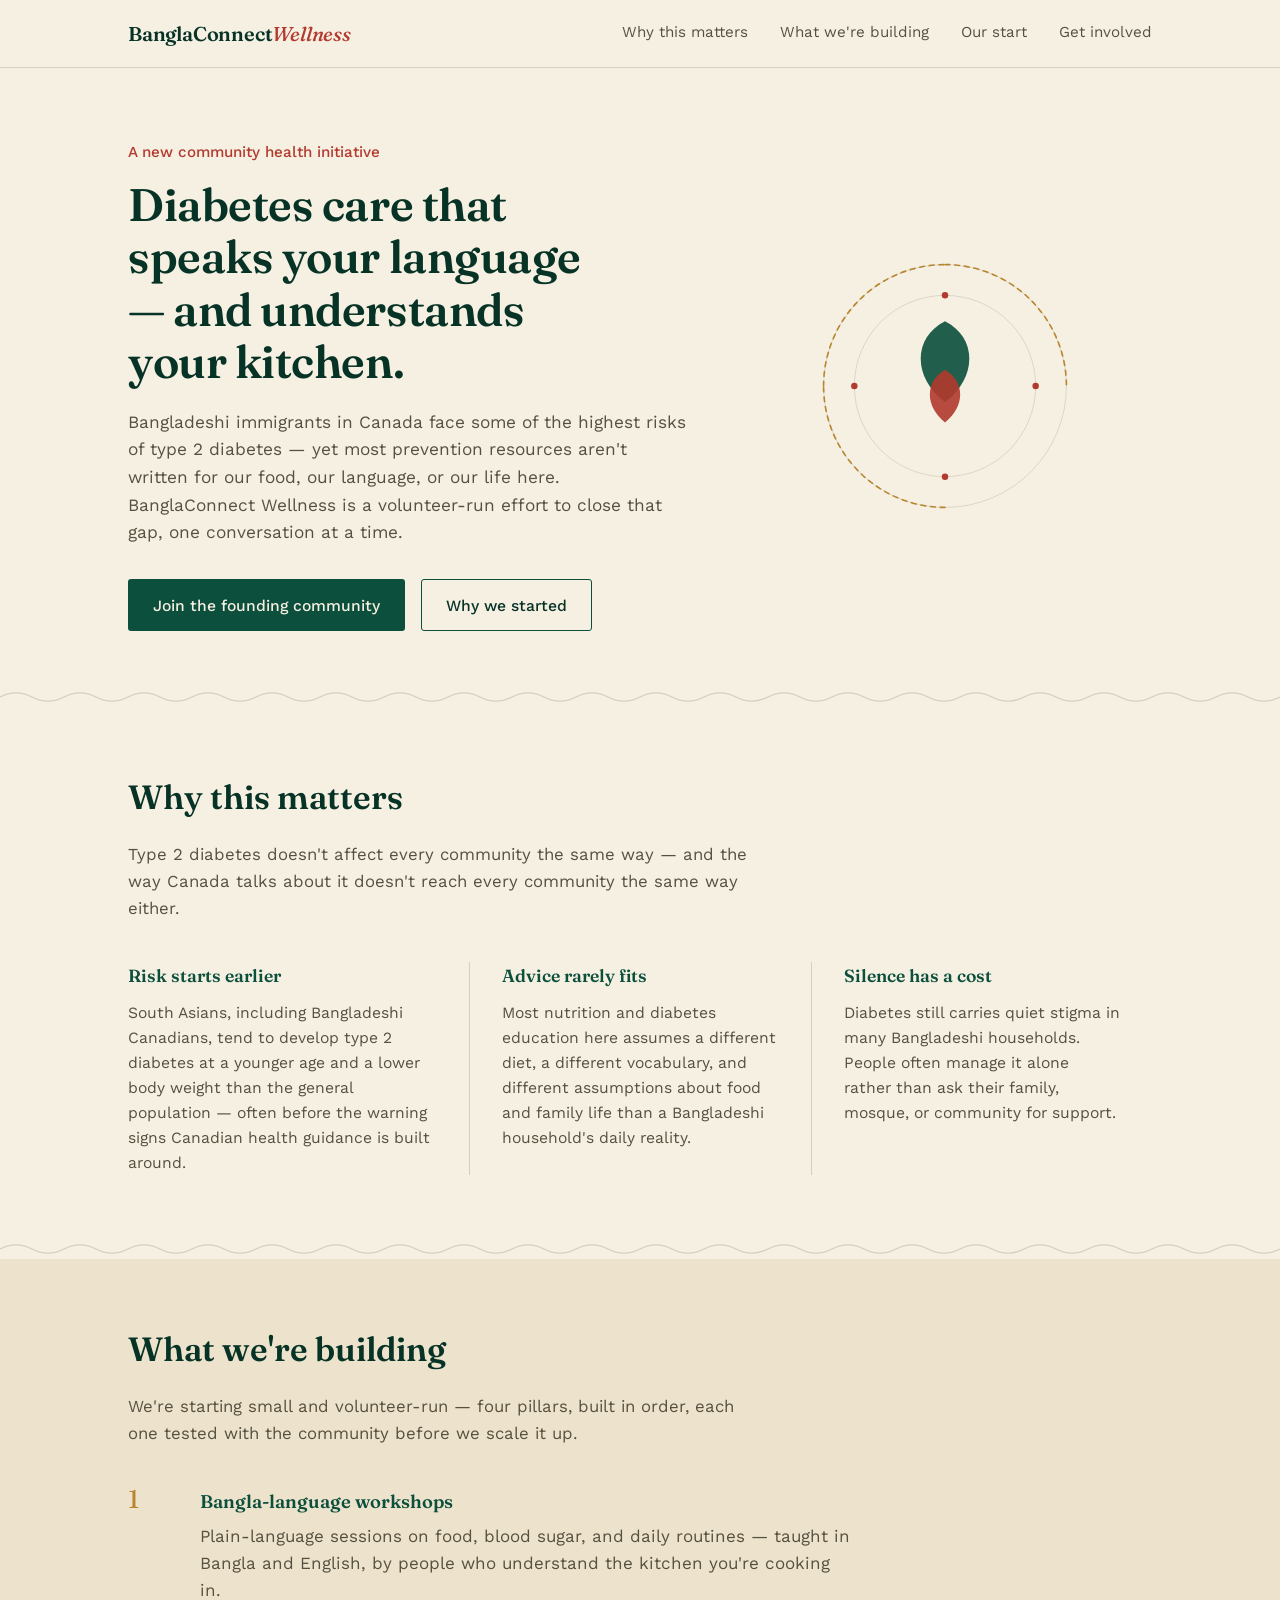
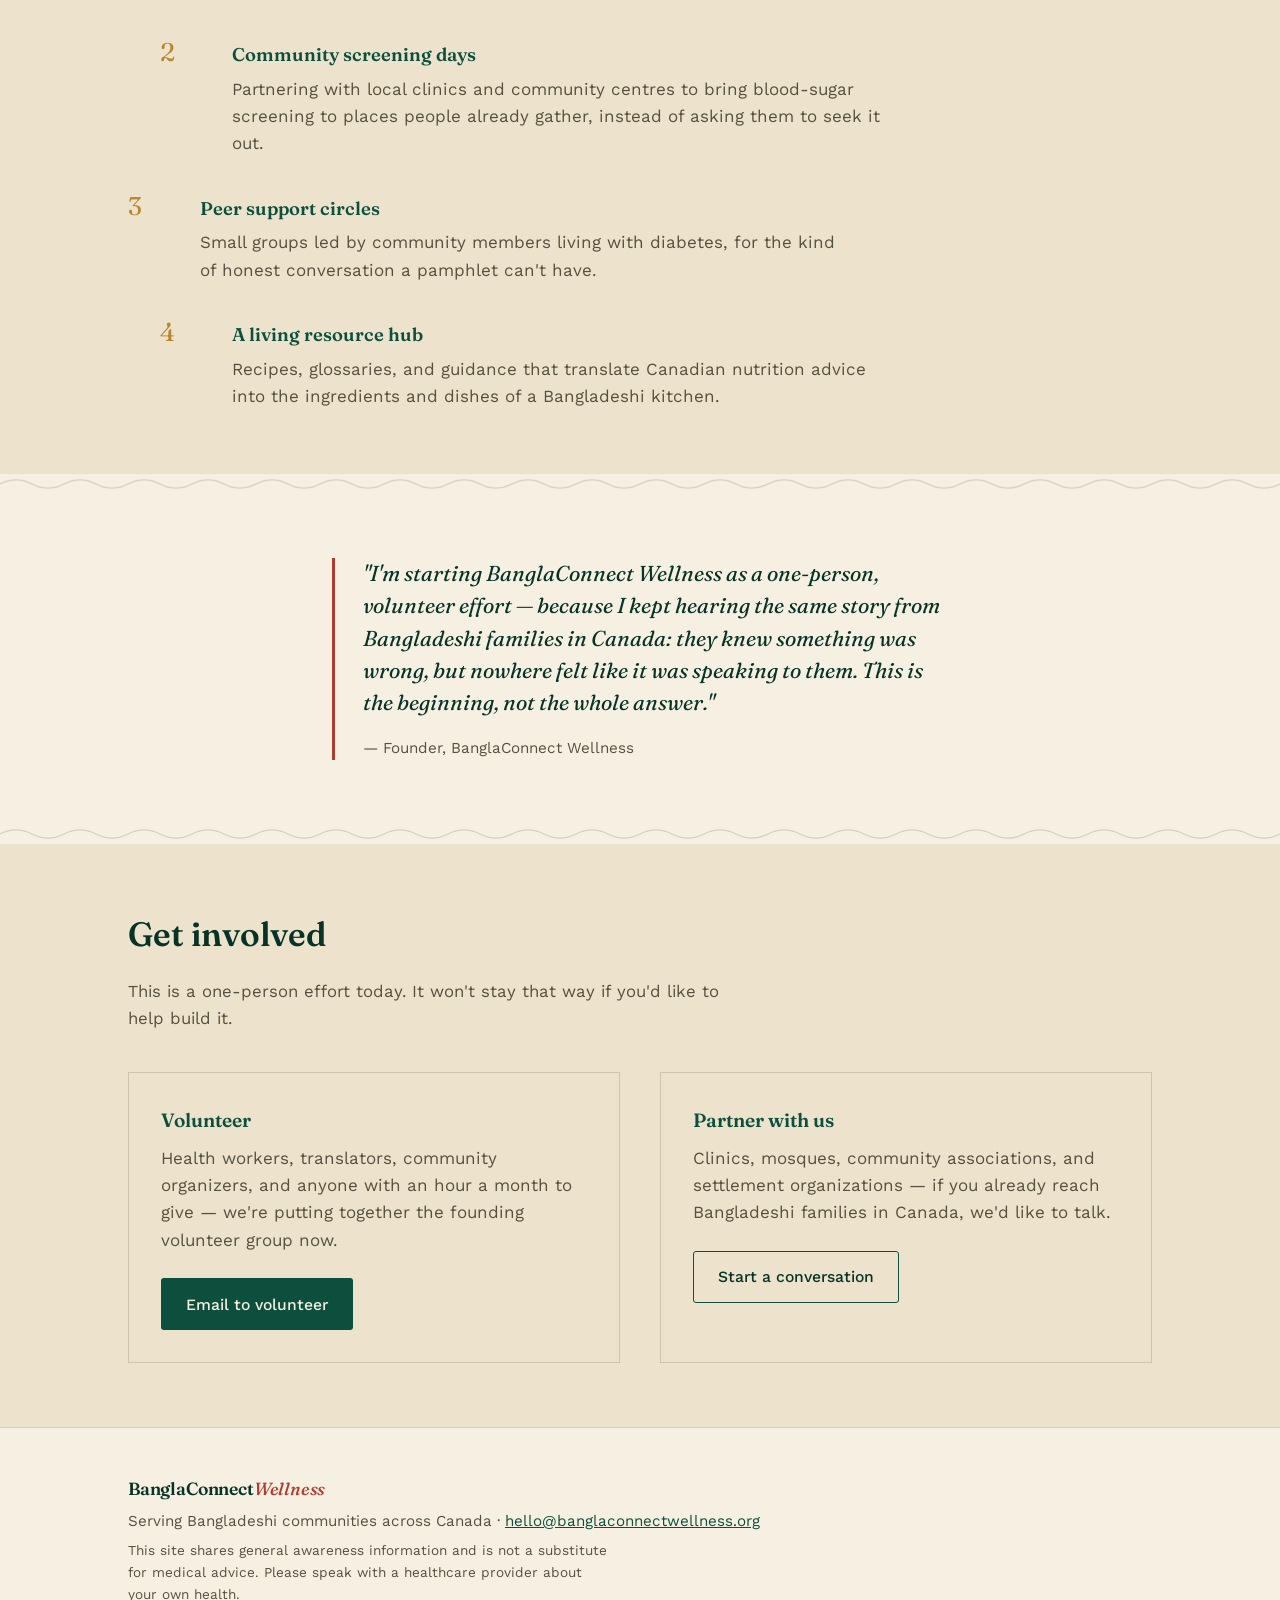
==== index.html @ e9e576df "Add files via upload" ====
<!doctype html>
<html lang="en">
<head>
<meta charset="UTF-8">
<meta name="viewport" content="width=device-width, initial-scale=1.0">
<title>BanglaConnect Wellness — Diabetes awareness for Bangladeshi families in Canada</title>
<meta name="description" content="BanglaConnect Wellness brings diabetes education, screening, and peer support to Bangladeshi immigrant communities in Canada — in Bangla and English.">
<link rel="preconnect" href="https://fonts.googleapis.com">
<link rel="preconnect" href="https://fonts.gstatic.com" crossorigin>
<link href="https://fonts.googleapis.com/css2?family=Fraunces:opsz,wght@9..144,400;9..144,500;9..144,600;9..144,700&family=Work+Sans:wght@400;500;600&display=swap" rel="stylesheet">
<link rel="stylesheet" href="styles.css">
</head>
<body>

<a class="skip-link" href="#main">Skip to content</a>

<header class="site-header">
  <div class="wrap header-inner">
    <a href="#" class="wordmark">BanglaConnect<span>Wellness</span></a>
    <button class="nav-toggle" id="navToggle" aria-expanded="false" aria-controls="siteNav">
      <span></span><span></span><span></span>
      <span class="sr-only">Menu</span>
    </button>
    <nav class="site-nav" id="siteNav">
      <a href="#why">Why this matters</a>
      <a href="#programs">What we're building</a>
      <a href="#founder">Our start</a>
      <a href="#involved">Get involved</a>
    </nav>
  </div>
</header>

<main id="main">

  <section class="hero">
    <div class="wrap hero-inner">
      <div class="hero-copy">
        <p class="kicker">A new community health initiative</p>
        <h1>Diabetes care that speaks your language — and understands your kitchen.</h1>
        <p class="hero-lede">
          Bangladeshi immigrants in Canada face some of the highest risks of type 2 diabetes —
          yet most prevention resources aren't written for our food, our language, or our life
          here. BanglaConnect Wellness is a volunteer-run effort to close that gap, one
          conversation at a time.
        </p>
        <div class="hero-actions">
          <a href="#involved" class="btn btn-primary">Join the founding community</a>
          <a href="#why" class="btn btn-ghost">Why we started</a>
        </div>
      </div>
      <div class="hero-art" aria-hidden="true">
        <svg viewBox="0 0 420 420" xmlns="http://www.w3.org/2000/svg" class="stitch-art">
          <circle cx="210" cy="210" r="150" class="ring ring-1"/>
          <circle cx="210" cy="210" r="112" class="ring ring-2"/>
          <path class="stitch-path" d="M 210 60 A 150 150 0 0 1 360 210" />
          <path class="stitch-path stitch-2" d="M 60 210 A 150 150 0 0 1 210 60" />
          <path class="stitch-path stitch-3" d="M 210 360 A 150 150 0 0 1 60 210" />
          <g class="motif">
            <path d="M210 130 C 250 150, 250 200, 210 230 C 170 200, 170 150, 210 130 Z"/>
            <path d="M210 190 C 235 205, 235 235, 210 255 C 185 235, 185 205, 210 190 Z"/>
          </g>
          <g class="seed-dots">
            <circle cx="210" cy="98" r="4"/>
            <circle cx="322" cy="210" r="4"/>
            <circle cx="210" cy="322" r="4"/>
            <circle cx="98" cy="210" r="4"/>
          </g>
        </svg>
      </div>
    </div>
  </section>

  <div class="divider" aria-hidden="true">
    <svg viewBox="0 0 1200 24" preserveAspectRatio="none"><path d="M0 12 Q 15 2 30 12 T 60 12 T 90 12 T 120 12 T 150 12 T 180 12 T 210 12 T 240 12 T 270 12 T 300 12 T 330 12 T 360 12 T 390 12 T 420 12 T 450 12 T 480 12 T 510 12 T 540 12 T 570 12 T 600 12 T 630 12 T 660 12 T 690 12 T 720 12 T 750 12 T 780 12 T 810 12 T 840 12 T 870 12 T 900 12 T 930 12 T 960 12 T 990 12 T 1020 12 T 1050 12 T 1080 12 T 1110 12 T 1140 12 T 1170 12 T 1200 12" /></svg>
  </div>

  <section class="section" id="why">
    <div class="wrap">
      <h2>Why this matters</h2>
      <p class="section-intro">
        Type 2 diabetes doesn't affect every community the same way — and the way Canada talks
        about it doesn't reach every community the same way either.
      </p>
      <div class="fact-row">
        <div class="fact">
          <h3>Risk starts earlier</h3>
          <p>South Asians, including Bangladeshi Canadians, tend to develop type 2 diabetes at a
          younger age and a lower body weight than the general population — often before the
          warning signs Canadian health guidance is built around.</p>
        </div>
        <div class="fact">
          <h3>Advice rarely fits</h3>
          <p>Most nutrition and diabetes education here assumes a different diet, a different
          vocabulary, and different assumptions about food and family life than a Bangladeshi
          household's daily reality.</p>
        </div>
        <div class="fact">
          <h3>Silence has a cost</h3>
          <p>Diabetes still carries quiet stigma in many Bangladeshi households. People often
          manage it alone rather than ask their family, mosque, or community for support.</p>
        </div>
      </div>
    </div>
  </section>

  <div class="divider" aria-hidden="true">
    <svg viewBox="0 0 1200 24" preserveAspectRatio="none"><path d="M0 12 Q 15 2 30 12 T 60 12 T 90 12 T 120 12 T 150 12 T 180 12 T 210 12 T 240 12 T 270 12 T 300 12 T 330 12 T 360 12 T 390 12 T 420 12 T 450 12 T 480 12 T 510 12 T 540 12 T 570 12 T 600 12 T 630 12 T 660 12 T 690 12 T 720 12 T 750 12 T 780 12 T 810 12 T 840 12 T 870 12 T 900 12 T 930 12 T 960 12 T 990 12 T 1020 12 T 1050 12 T 1080 12 T 1110 12 T 1140 12 T 1170 12 T 1200 12" /></svg>
  </div>

  <section class="section section-alt" id="programs">
    <div class="wrap">
      <h2>What we're building</h2>
      <p class="section-intro">
        We're starting small and volunteer-run — four pillars, built in order, each one tested
        with the community before we scale it up.
      </p>
      <ol class="program-list">
        <li>
          <span class="program-num">1</span>
          <div>
            <h3>Bangla-language workshops</h3>
            <p>Plain-language sessions on food, blood sugar, and daily routines — taught in
            Bangla and English, by people who understand the kitchen you're cooking in.</p>
          </div>
        </li>
        <li>
          <span class="program-num">2</span>
          <div>
            <h3>Community screening days</h3>
            <p>Partnering with local clinics and community centres to bring blood-sugar
            screening to places people already gather, instead of asking them to seek it out.</p>
          </div>
        </li>
        <li>
          <span class="program-num">3</span>
          <div>
            <h3>Peer support circles</h3>
            <p>Small groups led by community members living with diabetes, for the kind of
            honest conversation a pamphlet can't have.</p>
          </div>
        </li>
        <li>
          <span class="program-num">4</span>
          <div>
            <h3>A living resource hub</h3>
            <p>Recipes, glossaries, and guidance that translate Canadian nutrition advice into
            the ingredients and dishes of a Bangladeshi kitchen.</p>
          </div>
        </li>
      </ol>
    </div>
  </section>

  <div class="divider" aria-hidden="true">
    <svg viewBox="0 0 1200 24" preserveAspectRatio="none"><path d="M0 12 Q 15 2 30 12 T 60 12 T 90 12 T 120 12 T 150 12 T 180 12 T 210 12 T 240 12 T 270 12 T 300 12 T 330 12 T 360 12 T 390 12 T 420 12 T 450 12 T 480 12 T 510 12 T 540 12 T 570 12 T 600 12 T 630 12 T 660 12 T 690 12 T 720 12 T 750 12 T 780 12 T 810 12 T 840 12 T 870 12 T 900 12 T 930 12 T 960 12 T 990 12 T 1020 12 T 1050 12 T 1080 12 T 1110 12 T 1140 12 T 1170 12 T 1200 12" /></svg>
  </div>

  <section class="section" id="founder">
    <div class="wrap founder-wrap">
      <blockquote class="founder-quote">
        <p>"I'm starting BanglaConnect Wellness as a one-person, volunteer effort — because I
        kept hearing the same story from Bangladeshi families in Canada: they knew something was
        wrong, but nowhere felt like it was speaking to them. This is the beginning, not the
        whole answer."</p>
        <footer>— Founder, BanglaConnect Wellness</footer>
      </blockquote>
    </div>
  </section>

  <div class="divider" aria-hidden="true">
    <svg viewBox="0 0 1200 24" preserveAspectRatio="none"><path d="M0 12 Q 15 2 30 12 T 60 12 T 90 12 T 120 12 T 150 12 T 180 12 T 210 12 T 240 12 T 270 12 T 300 12 T 330 12 T 360 12 T 390 12 T 420 12 T 450 12 T 480 12 T 510 12 T 540 12 T 570 12 T 600 12 T 630 12 T 660 12 T 690 12 T 720 12 T 750 12 T 780 12 T 810 12 T 840 12 T 870 12 T 900 12 T 930 12 T 960 12 T 990 12 T 1020 12 T 1050 12 T 1080 12 T 1110 12 T 1140 12 T 1170 12 T 1200 12" /></svg>
  </div>

  <section class="section section-alt" id="involved">
    <div class="wrap">
      <h2>Get involved</h2>
      <p class="section-intro">
        This is a one-person effort today. It won't stay that way if you'd like to help build it.
      </p>
      <div class="involve-row">
        <div class="involve-block">
          <h3>Volunteer</h3>
          <p>Health workers, translators, community organizers, and anyone with an hour a month
          to give — we're putting together the founding volunteer group now.</p>
          <a href="mailto:hello@banglaconnectwellness.org" class="btn btn-primary">Email to volunteer</a>
        </div>
        <div class="involve-block">
          <h3>Partner with us</h3>
          <p>Clinics, mosques, community associations, and settlement organizations — if you
          already reach Bangladeshi families in Canada, we'd like to talk.</p>
          <a href="mailto:hello@banglaconnectwellness.org" class="btn btn-ghost">Start a conversation</a>
        </div>
      </div>
    </div>
  </section>

</main>

<footer class="site-footer">
  <div class="wrap footer-inner">
    <p class="wordmark small">BanglaConnect<span>Wellness</span></p>
    <p class="footer-meta">Serving Bangladeshi communities across Canada · <a href="mailto:hello@banglaconnectwellness.org">hello@banglaconnectwellness.org</a></p>
    <p class="footer-note">This site shares general awareness information and is not a substitute for medical advice. Please speak with a healthcare provider about your own health.</p>
  </div>
</footer>

<script src="script.js"></script>
</body>
</html>
---- styles.css ----
/* ===========================================================
   BanglaConnect Wellness — design tokens
   =========================================================== */
:root {
  --paper: #F6F0E2;
  --paper-alt: #EDE3CC;
  --forest: #0B4F3C;
  --forest-deep: #073327;
  --terracotta: #B23A2E;
  --gold: #B8862E;
  --ink: #2B2620;
  --ink-soft: #55503F;
  --line: rgba(43, 38, 32, 0.16);

  --font-display: "Fraunces", Georgia, serif;
  --font-body: "Work Sans", -apple-system, BlinkMacSystemFont, sans-serif;

  --max-width: 1080px;
}

* { box-sizing: border-box; }
html { scroll-behavior: smooth; }

@media (prefers-reduced-motion: reduce) {
  html { scroll-behavior: auto; }
  * { animation-duration: 0.001ms !important; animation-iteration-count: 1 !important; transition-duration: 0.001ms !important; }
}

body {
  margin: 0;
  background: var(--paper);
  color: var(--ink);
  font-family: var(--font-body);
  font-size: 17px;
  line-height: 1.6;
  -webkit-font-smoothing: antialiased;
}

.sr-only {
  position: absolute; width: 1px; height: 1px;
  padding: 0; margin: -1px; overflow: hidden;
  clip: rect(0,0,0,0); white-space: nowrap; border: 0;
}

.skip-link {
  position: absolute; left: -999px; top: 0;
  background: var(--forest); color: var(--paper);
  padding: 0.75rem 1.25rem; z-index: 100;
}
.skip-link:focus { left: 1rem; top: 1rem; }

a { color: inherit; }
:focus-visible { outline: 2px solid var(--gold); outline-offset: 3px; }

.wrap {
  max-width: var(--max-width);
  margin: 0 auto;
  padding: 0 1.75rem;
}

h1, h2, h3 { font-family: var(--font-display); font-weight: 600; margin: 0; color: var(--forest-deep); }

/* ===========================================================
   Header
   =========================================================== */
.site-header {
  border-bottom: 1px solid var(--line);
  background: var(--paper);
  position: sticky; top: 0; z-index: 20;
}
.header-inner {
  display: flex; align-items: center; justify-content: space-between;
  padding-top: 1.1rem; padding-bottom: 1.1rem;
}
.wordmark {
  font-family: var(--font-display);
  font-weight: 600;
  font-size: 1.25rem;
  text-decoration: none;
  color: var(--forest-deep);
  letter-spacing: -0.01em;
}
.wordmark span { color: var(--terracotta); font-style: italic; font-weight: 500; }
.wordmark.small { font-size: 1.1rem; }

.site-nav { display: flex; gap: 2rem; }
.site-nav a {
  text-decoration: none;
  color: var(--ink-soft);
  font-size: 0.95rem;
  border-bottom: 1px solid transparent;
  padding-bottom: 2px;
  transition: border-color 0.15s ease, color 0.15s ease;
}
.site-nav a:hover { color: var(--forest); border-color: var(--gold); }

.nav-toggle {
  display: none;
  flex-direction: column;
  gap: 4px;
  background: none;
  border: none;
  cursor: pointer;
  padding: 0.5rem;
}
.nav-toggle span { width: 22px; height: 2px; background: var(--forest-deep); display: block; }

/* ===========================================================
   Hero
   =========================================================== */
.hero { padding: 4.5rem 0 3.5rem; }
.hero-inner {
  display: grid;
  grid-template-columns: 1.15fr 0.85fr;
  gap: 3rem;
  align-items: center;
}
.kicker {
  font-family: var(--font-body);
  font-size: 0.95rem;
  color: var(--terracotta);
  margin: 0 0 0.9rem;
  font-weight: 500;
}
.hero h1 {
  font-size: clamp(2rem, 4vw, 2.85rem);
  line-height: 1.15;
  letter-spacing: -0.01em;
  margin-bottom: 1.25rem;
  max-width: 16ch;
}
.hero-lede {
  font-size: 1.08rem;
  color: var(--ink-soft);
  max-width: 52ch;
  margin: 0 0 2rem;
}
.hero-actions { display: flex; gap: 1rem; flex-wrap: wrap; }

.btn {
  display: inline-block;
  padding: 0.8rem 1.5rem;
  border-radius: 3px;
  text-decoration: none;
  font-weight: 500;
  font-size: 0.98rem;
  border: 1.5px solid transparent;
  transition: transform 0.12s ease, background 0.15s ease, border-color 0.15s ease;
}
.btn-primary { background: var(--forest); color: var(--paper); }
.btn-primary:hover { background: var(--forest-deep); transform: translateY(-1px); }
.btn-ghost { border-color: var(--forest); color: var(--forest-deep); }
.btn-ghost:hover { border-color: var(--terracotta); color: var(--terracotta); }

.hero-art { display: flex; justify-content: center; }
.stitch-art { width: 100%; max-width: 340px; height: auto; }
.ring { fill: none; stroke: var(--line); stroke-width: 1; }
.stitch-path {
  fill: none;
  stroke: var(--gold);
  stroke-width: 2;
  stroke-dasharray: 6 6;
  stroke-linecap: round;
  stroke-dashoffset: 300;
  animation: draw-stitch 1.8s ease forwards;
}
.stitch-2 { animation-delay: 0.15s; }
.stitch-3 { animation-delay: 0.3s; }
@keyframes draw-stitch { to { stroke-dashoffset: 0; } }
.motif path { fill: var(--forest); opacity: 0.9; }
.motif path + path { fill: var(--terracotta); }
.seed-dots circle { fill: var(--terracotta); }

/* ===========================================================
   Dividers
   =========================================================== */
.divider { color: var(--line); }
.divider svg { display: block; width: 100%; height: 20px; }
.divider path { fill: none; stroke: currentColor; stroke-width: 1.5; }

/* ===========================================================
   Sections
   =========================================================== */
.section { padding: 4rem 0; }
.section-alt { background: var(--paper-alt); }
.section h2 { font-size: clamp(1.6rem, 3vw, 2.1rem); margin-bottom: 1rem; }
.section-intro {
  color: var(--ink-soft);
  max-width: 62ch;
  font-size: 1.05rem;
  margin: 0 0 2.5rem;
}

.fact-row {
  display: grid;
  grid-template-columns: repeat(3, 1fr);
  gap: 0;
}
.fact {
  padding: 0 2rem;
  border-left: 1px solid var(--line);
}
.fact:first-child { border-left: none; padding-left: 0; }
.fact h3 { font-size: 1.1rem; margin-bottom: 0.6rem; color: var(--forest); }
.fact p { color: var(--ink-soft); margin: 0; font-size: 0.98rem; }

.program-list {
  list-style: none;
  margin: 0; padding: 0;
  display: flex; flex-direction: column;
  gap: 2.25rem;
}
.program-list li {
  display: grid;
  grid-template-columns: 3rem 1fr;
  gap: 1.5rem;
  max-width: 66ch;
}
.program-list:nth-child(odd) { margin-left: 0; }
.program-list li:nth-child(2) { margin-left: 2rem; }
.program-list li:nth-child(4) { margin-left: 2rem; }
.program-num {
  font-family: var(--font-display);
  font-size: 1.6rem;
  color: var(--gold);
  line-height: 1;
}
.program-list h3 { font-size: 1.15rem; margin-bottom: 0.4rem; color: var(--forest); }
.program-list p { margin: 0; color: var(--ink-soft); }

.founder-wrap { display: flex; justify-content: center; }
.founder-quote {
  margin: 0;
  max-width: 56ch;
  border-left: 3px solid var(--terracotta);
  padding-left: 1.75rem;
}
.founder-quote p {
  font-family: var(--font-display);
  font-style: italic;
  font-size: 1.35rem;
  line-height: 1.5;
  color: var(--forest-deep);
  margin: 0 0 1rem;
}
.founder-quote footer {
  font-family: var(--font-body);
  font-style: normal;
  font-size: 0.95rem;
  color: var(--ink-soft);
}

.involve-row {
  display: grid;
  grid-template-columns: 1fr 1fr;
  gap: 2.5rem;
}
.involve-block {
  border: 1px solid var(--line);
  padding: 2rem;
}
.involve-block h3 { font-size: 1.2rem; margin-bottom: 0.6rem; color: var(--forest); }
.involve-block p { color: var(--ink-soft); margin: 0 0 1.5rem; }

/* ===========================================================
   Footer
   =========================================================== */
.site-footer {
  border-top: 1px solid var(--line);
  padding: 2.5rem 0 3rem;
}
.footer-inner p { margin: 0.4rem 0; }
.footer-meta { color: var(--ink-soft); font-size: 0.95rem; }
.footer-meta a { color: var(--forest); text-decoration: underline; }
.footer-note { color: var(--ink-soft); font-size: 0.85rem; max-width: 60ch; }

/* ===========================================================
   Responsive
   =========================================================== */
@media (max-width: 860px) {
  .hero-inner { grid-template-columns: 1fr; }
  .hero-art { order: -1; max-width: 220px; margin: 0 auto; }
  .fact-row { grid-template-columns: 1fr; gap: 2rem; }
  .fact { border-left: none; padding-left: 0; border-top: 1px solid var(--line); padding-top: 1.5rem; }
  .fact:first-child { border-top: none; padding-top: 0; }
  .program-list li { grid-template-columns: 2.25rem 1fr; }
  .program-list li:nth-child(2), .program-list li:nth-child(4) { margin-left: 0; }
  .involve-row { grid-template-columns: 1fr; gap: 1.5rem; }
}

@media (max-width: 700px) {
  .nav-toggle { display: flex; }
  .site-nav {
    display: none;
    position: absolute;
    top: 100%; left: 0; right: 0;
    background: var(--paper);
    border-bottom: 1px solid var(--line);
    flex-direction: column;
    gap: 0;
    padding: 0.5rem 1.75rem 1.25rem;
  }
  .site-nav.open { display: flex; }
  .site-nav a { padding: 0.6rem 0; border-bottom: 1px solid var(--line); }
}
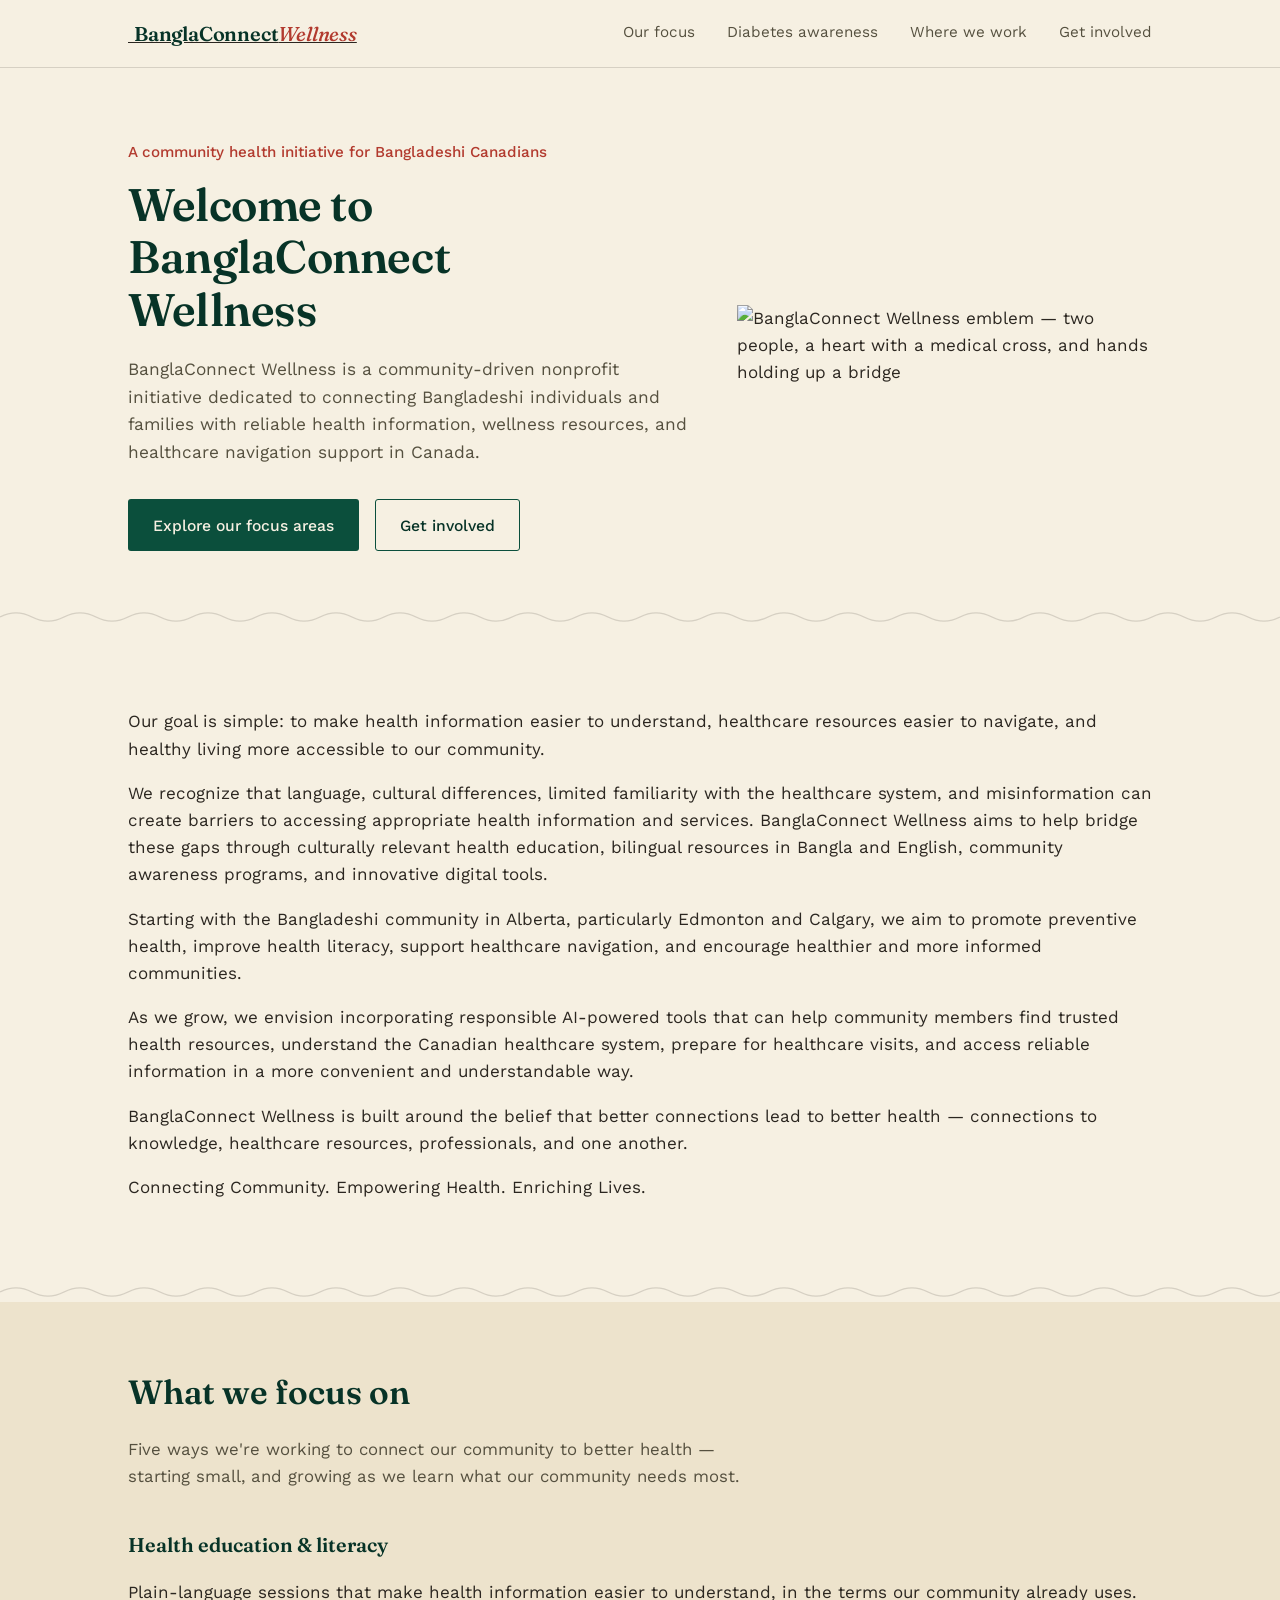
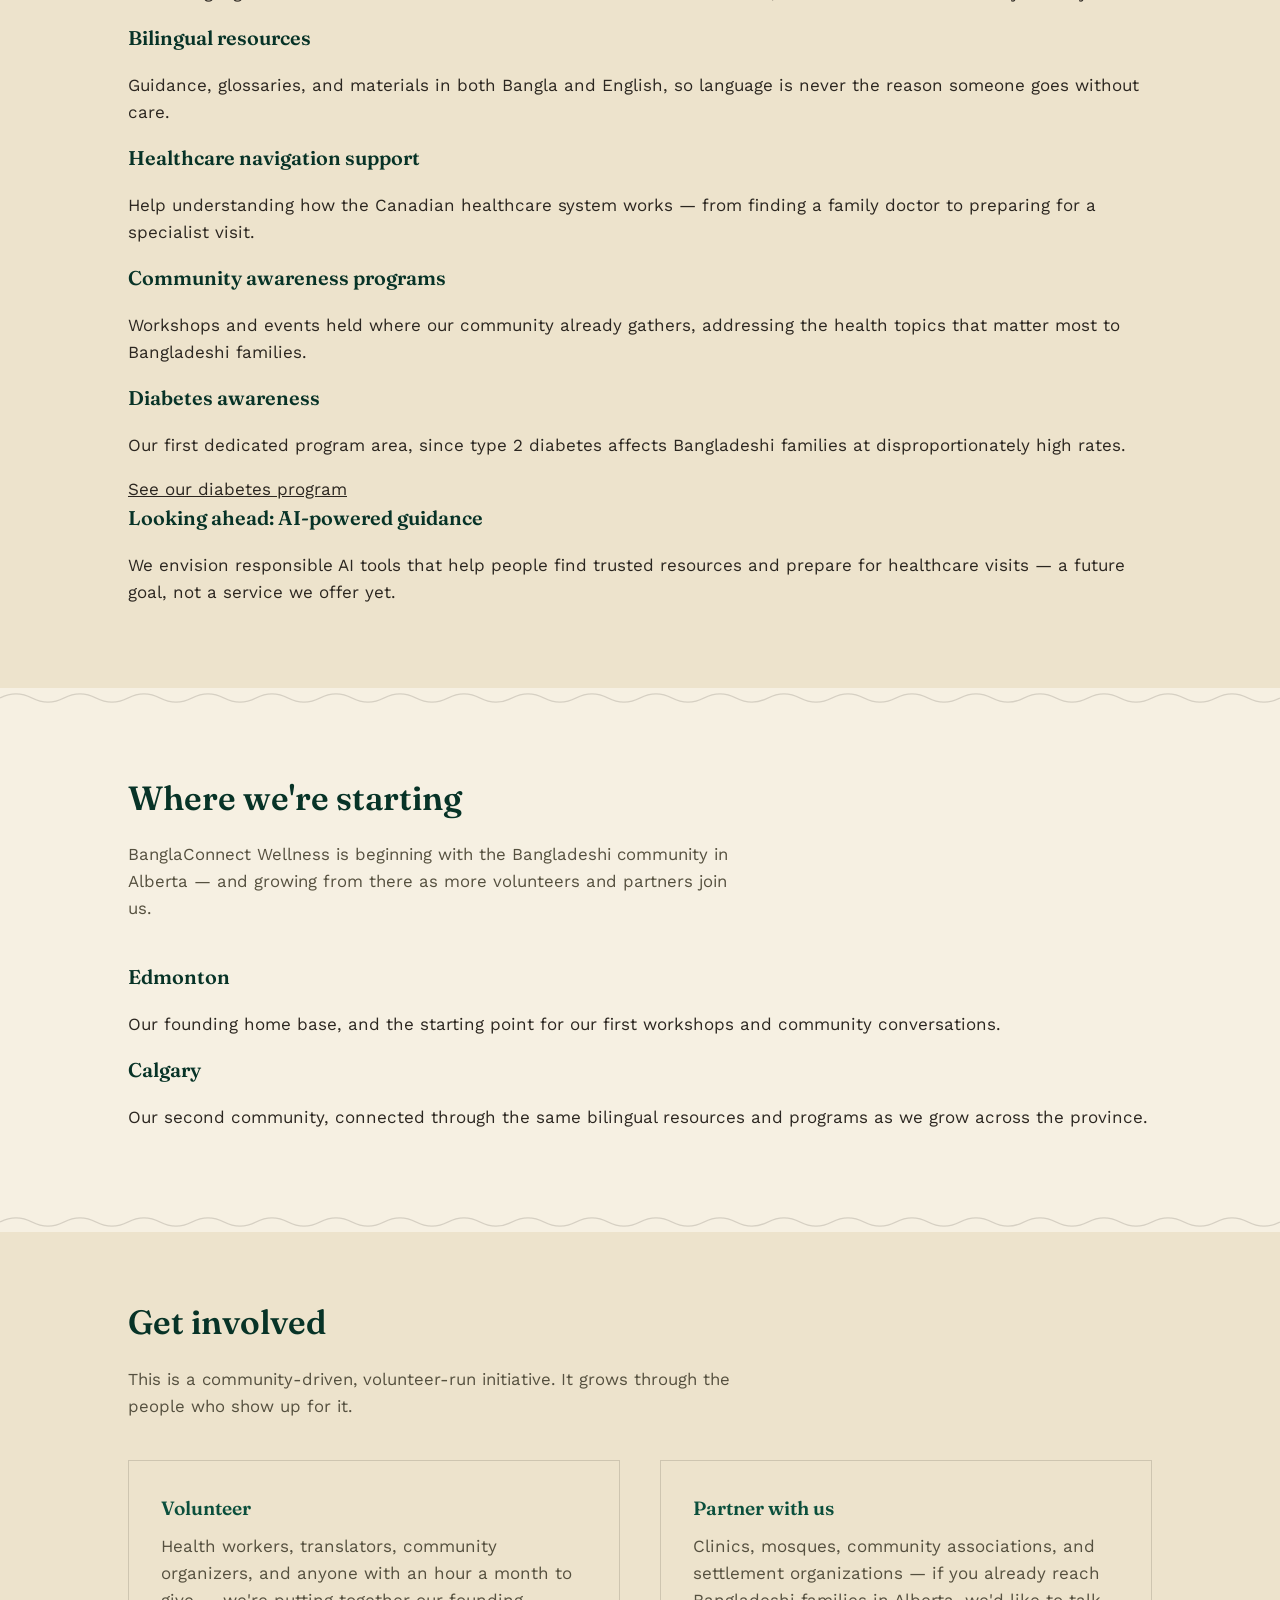
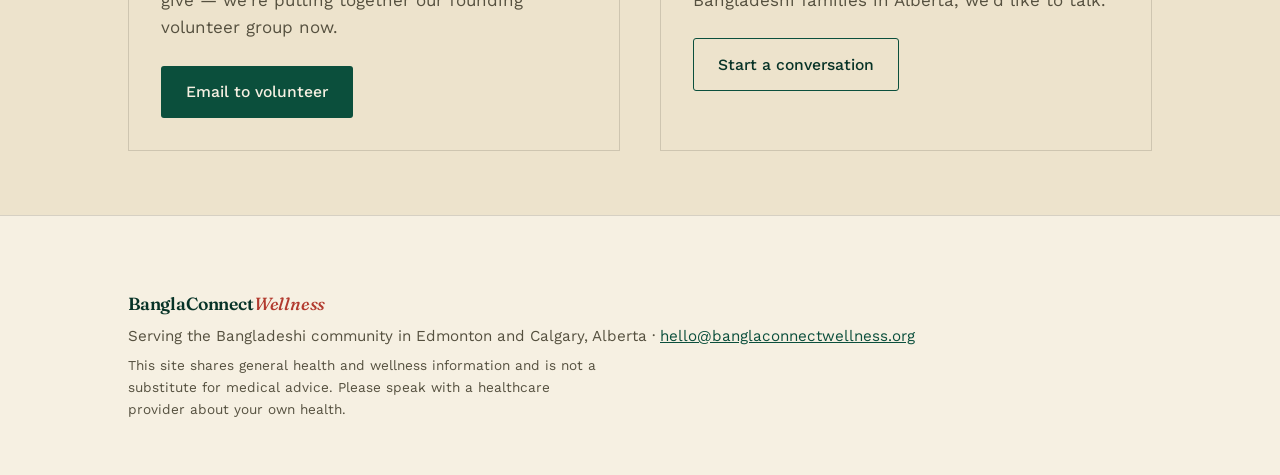
==== commit 3d4e7e8d: "Update index.html" ====
--- a/index.html
+++ b/index.html
@@ -3,8 +3,11 @@
 <head>
 <meta charset="UTF-8">
 <meta name="viewport" content="width=device-width, initial-scale=1.0">
-<title>BanglaConnect Wellness — Diabetes awareness for Bangladeshi families in Canada</title>
-<meta name="description" content="BanglaConnect Wellness brings diabetes education, screening, and peer support to Bangladeshi immigrant communities in Canada — in Bangla and English.">
+<title>BanglaConnect Wellness — Connecting Community. Empowering Health. Enriching Lives.</title>
+<meta name="description" content="BanglaConnect Wellness connects Bangladeshi individuals and families in Canada with reliable health information, wellness resources, and healthcare navigation support — starting in Edmonton and Calgary, Alberta.">
+<link rel="icon" type="image/png" sizes="32x32" href="assets/favicon-32.png">
+<link rel="icon" type="image/png" sizes="192x192" href="assets/favicon-192.png">
+<link rel="apple-touch-icon" href="assets/favicon-192.png">
 <link rel="preconnect" href="https://fonts.googleapis.com">
 <link rel="preconnect" href="https://fonts.gstatic.com" crossorigin>
 <link href="https://fonts.googleapis.com/css2?family=Fraunces:opsz,wght@9..144,400;9..144,500;9..144,600;9..144,700&family=Work+Sans:wght@400;500;600&display=swap" rel="stylesheet">
@@ -16,15 +19,18 @@
 
 <header class="site-header">
   <div class="wrap header-inner">
-    <a href="#" class="wordmark">BanglaConnect<span>Wellness</span></a>
+    <a href="index.html" class="brand">
+      <img src="assets/logo-mark.png" alt="" class="brand-mark">
+      <span class="wordmark">BanglaConnect<span>Wellness</span></span>
+    </a>
     <button class="nav-toggle" id="navToggle" aria-expanded="false" aria-controls="siteNav">
       <span></span><span></span><span></span>
       <span class="sr-only">Menu</span>
     </button>
     <nav class="site-nav" id="siteNav">
-      <a href="#why">Why this matters</a>
-      <a href="#programs">What we're building</a>
-      <a href="#founder">Our start</a>
+      <a href="#focus">Our focus</a>
+      <a href="diabetes.html">Diabetes awareness</a>
+      <a href="#where">Where we work</a>
       <a href="#involved">Get involved</a>
     </nav>
   </div>
@@ -35,159 +41,148 @@
   <section class="hero">
     <div class="wrap hero-inner">
       <div class="hero-copy">
-        <p class="kicker">A new community health initiative</p>
-        <h1>Diabetes care that speaks your language — and understands your kitchen.</h1>
+        <p class="kicker">A community health initiative for Bangladeshi Canadians</p>
+        <h1>Welcome to BanglaConnect Wellness</h1>
         <p class="hero-lede">
-          Bangladeshi immigrants in Canada face some of the highest risks of type 2 diabetes —
-          yet most prevention resources aren't written for our food, our language, or our life
-          here. BanglaConnect Wellness is a volunteer-run effort to close that gap, one
-          conversation at a time.
+          BanglaConnect Wellness is a community-driven nonprofit initiative dedicated to
+          connecting Bangladeshi individuals and families with reliable health information,
+          wellness resources, and healthcare navigation support in Canada.
         </p>
         <div class="hero-actions">
-          <a href="#involved" class="btn btn-primary">Join the founding community</a>
-          <a href="#why" class="btn btn-ghost">Why we started</a>
-        </div>
-      </div>
-      <div class="hero-art" aria-hidden="true">
-        <svg viewBox="0 0 420 420" xmlns="http://www.w3.org/2000/svg" class="stitch-art">
-          <circle cx="210" cy="210" r="150" class="ring ring-1"/>
-          <circle cx="210" cy="210" r="112" class="ring ring-2"/>
-          <path class="stitch-path" d="M 210 60 A 150 150 0 0 1 360 210" />
-          <path class="stitch-path stitch-2" d="M 60 210 A 150 150 0 0 1 210 60" />
-          <path class="stitch-path stitch-3" d="M 210 360 A 150 150 0 0 1 60 210" />
-          <g class="motif">
-            <path d="M210 130 C 250 150, 250 200, 210 230 C 170 200, 170 150, 210 130 Z"/>
-            <path d="M210 190 C 235 205, 235 235, 210 255 C 185 235, 185 205, 210 190 Z"/>
-          </g>
-          <g class="seed-dots">
-            <circle cx="210" cy="98" r="4"/>
-            <circle cx="322" cy="210" r="4"/>
-            <circle cx="210" cy="322" r="4"/>
-            <circle cx="98" cy="210" r="4"/>
-          </g>
-        </svg>
-      </div>
-    </div>
-  </section>
-
-  <div class="divider" aria-hidden="true">
-    <svg viewBox="0 0 1200 24" preserveAspectRatio="none"><path d="M0 12 Q 15 2 30 12 T 60 12 T 90 12 T 120 12 T 150 12 T 180 12 T 210 12 T 240 12 T 270 12 T 300 12 T 330 12 T 360 12 T 390 12 T 420 12 T 450 12 T 480 12 T 510 12 T 540 12 T 570 12 T 600 12 T 630 12 T 660 12 T 690 12 T 720 12 T 750 12 T 780 12 T 810 12 T 840 12 T 870 12 T 900 12 T 930 12 T 960 12 T 990 12 T 1020 12 T 1050 12 T 1080 12 T 1110 12 T 1140 12 T 1170 12 T 1200 12" /></svg>
-  </div>
-
-  <section class="section" id="why">
+          <a href="#focus" class="btn btn-primary">Explore our focus areas</a>
+          <a href="#involved" class="btn btn-ghost">Get involved</a>
+        </div>
+      </div>
+      <div class="hero-art">
+        <img src="assets/logo-mark.png" alt="BanglaConnect Wellness emblem — two people, a heart with a medical cross, and hands holding up a bridge" class="hero-logo">
+      </div>
+    </div>
+  </section>
+
+  <div class="divider" aria-hidden="true"><svg viewBox="0 0 1200 24" preserveAspectRatio="none"><path d="M0 12 Q 15 2 30 12 T 60 12 T 90 12 T 120 12 T 150 12 T 180 12 T 210 12 T 240 12 T 270 12 T 300 12 T 330 12 T 360 12 T 390 12 T 420 12 T 450 12 T 480 12 T 510 12 T 540 12 T 570 12 T 600 12 T 630 12 T 660 12 T 690 12 T 720 12 T 750 12 T 780 12 T 810 12 T 840 12 T 870 12 T 900 12 T 930 12 T 960 12 T 990 12 T 1020 12 T 1050 12 T 1080 12 T 1110 12 T 1140 12 T 1170 12 T 1200 12" /></svg></div>
+
+  <section class="section" id="mission">
+    <div class="wrap mission-wrap">
+      <p>
+        Our goal is simple: to make health information easier to understand, healthcare
+        resources easier to navigate, and healthy living more accessible to our community.
+      </p>
+      <p>
+        We recognize that language, cultural differences, limited familiarity with the
+        healthcare system, and misinformation can create barriers to accessing appropriate
+        health information and services. BanglaConnect Wellness aims to help bridge these gaps
+        through culturally relevant health education, bilingual resources in Bangla and
+        English, community awareness programs, and innovative digital tools.
+      </p>
+      <p>
+        Starting with the Bangladeshi community in Alberta, particularly Edmonton and Calgary,
+        we aim to promote preventive health, improve health literacy, support healthcare
+        navigation, and encourage healthier and more informed communities.
+      </p>
+      <p>
+        As we grow, we envision incorporating responsible AI-powered tools that can help
+        community members find trusted health resources, understand the Canadian healthcare
+        system, prepare for healthcare visits, and access reliable information in a more
+        convenient and understandable way.
+      </p>
+      <p class="mission-close">
+        BanglaConnect Wellness is built around the belief that better connections lead to
+        better health — connections to knowledge, healthcare resources, professionals, and
+        one another.
+      </p>
+      <p class="tagline">Connecting Community. Empowering Health. Enriching Lives.</p>
+    </div>
+  </section>
+
+  <div class="divider" aria-hidden="true"><svg viewBox="0 0 1200 24" preserveAspectRatio="none"><path d="M0 12 Q 15 2 30 12 T 60 12 T 90 12 T 120 12 T 150 12 T 180 12 T 210 12 T 240 12 T 270 12 T 300 12 T 330 12 T 360 12 T 390 12 T 420 12 T 450 12 T 480 12 T 510 12 T 540 12 T 570 12 T 600 12 T 630 12 T 660 12 T 690 12 T 720 12 T 750 12 T 780 12 T 810 12 T 840 12 T 870 12 T 900 12 T 930 12 T 960 12 T 990 12 T 1020 12 T 1050 12 T 1080 12 T 1110 12 T 1140 12 T 1170 12 T 1200 12" /></svg></div>
+
+  <section class="section section-alt" id="focus">
     <div class="wrap">
-      <h2>Why this matters</h2>
+      <h2>What we focus on</h2>
       <p class="section-intro">
-        Type 2 diabetes doesn't affect every community the same way — and the way Canada talks
-        about it doesn't reach every community the same way either.
-      </p>
-      <div class="fact-row">
-        <div class="fact">
-          <h3>Risk starts earlier</h3>
-          <p>South Asians, including Bangladeshi Canadians, tend to develop type 2 diabetes at a
-          younger age and a lower body weight than the general population — often before the
-          warning signs Canadian health guidance is built around.</p>
-        </div>
-        <div class="fact">
-          <h3>Advice rarely fits</h3>
-          <p>Most nutrition and diabetes education here assumes a different diet, a different
-          vocabulary, and different assumptions about food and family life than a Bangladeshi
-          household's daily reality.</p>
-        </div>
-        <div class="fact">
-          <h3>Silence has a cost</h3>
-          <p>Diabetes still carries quiet stigma in many Bangladeshi households. People often
-          manage it alone rather than ask their family, mosque, or community for support.</p>
-        </div>
-      </div>
-    </div>
-  </section>
-
-  <div class="divider" aria-hidden="true">
-    <svg viewBox="0 0 1200 24" preserveAspectRatio="none"><path d="M0 12 Q 15 2 30 12 T 60 12 T 90 12 T 120 12 T 150 12 T 180 12 T 210 12 T 240 12 T 270 12 T 300 12 T 330 12 T 360 12 T 390 12 T 420 12 T 450 12 T 480 12 T 510 12 T 540 12 T 570 12 T 600 12 T 630 12 T 660 12 T 690 12 T 720 12 T 750 12 T 780 12 T 810 12 T 840 12 T 870 12 T 900 12 T 930 12 T 960 12 T 990 12 T 1020 12 T 1050 12 T 1080 12 T 1110 12 T 1140 12 T 1170 12 T 1200 12" /></svg>
-  </div>
-
-  <section class="section section-alt" id="programs">
-    <div class="wrap">
-      <h2>What we're building</h2>
+        Five ways we're working to connect our community to better health — starting small,
+        and growing as we learn what our community needs most.
+      </p>
+      <div class="focus-grid">
+        <div class="focus-item">
+          <h3>Health education &amp; literacy</h3>
+          <p>Plain-language sessions that make health information easier to understand, in
+          the terms our community already uses.</p>
+        </div>
+        <div class="focus-item">
+          <h3>Bilingual resources</h3>
+          <p>Guidance, glossaries, and materials in both Bangla and English, so language is
+          never the reason someone goes without care.</p>
+        </div>
+        <div class="focus-item">
+          <h3>Healthcare navigation support</h3>
+          <p>Help understanding how the Canadian healthcare system works — from finding a
+          family doctor to preparing for a specialist visit.</p>
+        </div>
+        <div class="focus-item">
+          <h3>Community awareness programs</h3>
+          <p>Workshops and events held where our community already gathers, addressing the
+          health topics that matter most to Bangladeshi families.</p>
+        </div>
+        <div class="focus-item focus-item-feature">
+          <h3>Diabetes awareness</h3>
+          <p>Our first dedicated program area, since type 2 diabetes affects Bangladeshi
+          families at disproportionately high rates.</p>
+          <a href="diabetes.html" class="focus-link">See our diabetes program</a>
+        </div>
+        <div class="focus-item">
+          <h3>Looking ahead: AI-powered guidance</h3>
+          <p>We envision responsible AI tools that help people find trusted resources and
+          prepare for healthcare visits — a future goal, not a service we offer yet.</p>
+        </div>
+      </div>
+    </div>
+  </section>
+
+  <div class="divider" aria-hidden="true"><svg viewBox="0 0 1200 24" preserveAspectRatio="none"><path d="M0 12 Q 15 2 30 12 T 60 12 T 90 12 T 120 12 T 150 12 T 180 12 T 210 12 T 240 12 T 270 12 T 300 12 T 330 12 T 360 12 T 390 12 T 420 12 T 450 12 T 480 12 T 510 12 T 540 12 T 570 12 T 600 12 T 630 12 T 660 12 T 690 12 T 720 12 T 750 12 T 780 12 T 810 12 T 840 12 T 870 12 T 900 12 T 930 12 T 960 12 T 990 12 T 1020 12 T 1050 12 T 1080 12 T 1110 12 T 1140 12 T 1170 12 T 1200 12" /></svg></div>
+
+  <section class="section" id="where">
+    <div class="wrap where-wrap">
+      <h2>Where we're starting</h2>
       <p class="section-intro">
-        We're starting small and volunteer-run — four pillars, built in order, each one tested
-        with the community before we scale it up.
-      </p>
-      <ol class="program-list">
-        <li>
-          <span class="program-num">1</span>
-          <div>
-            <h3>Bangla-language workshops</h3>
-            <p>Plain-language sessions on food, blood sugar, and daily routines — taught in
-            Bangla and English, by people who understand the kitchen you're cooking in.</p>
-          </div>
-        </li>
-        <li>
-          <span class="program-num">2</span>
-          <div>
-            <h3>Community screening days</h3>
-            <p>Partnering with local clinics and community centres to bring blood-sugar
-            screening to places people already gather, instead of asking them to seek it out.</p>
-          </div>
-        </li>
-        <li>
-          <span class="program-num">3</span>
-          <div>
-            <h3>Peer support circles</h3>
-            <p>Small groups led by community members living with diabetes, for the kind of
-            honest conversation a pamphlet can't have.</p>
-          </div>
-        </li>
-        <li>
-          <span class="program-num">4</span>
-          <div>
-            <h3>A living resource hub</h3>
-            <p>Recipes, glossaries, and guidance that translate Canadian nutrition advice into
-            the ingredients and dishes of a Bangladeshi kitchen.</p>
-          </div>
-        </li>
-      </ol>
-    </div>
-  </section>
-
-  <div class="divider" aria-hidden="true">
-    <svg viewBox="0 0 1200 24" preserveAspectRatio="none"><path d="M0 12 Q 15 2 30 12 T 60 12 T 90 12 T 120 12 T 150 12 T 180 12 T 210 12 T 240 12 T 270 12 T 300 12 T 330 12 T 360 12 T 390 12 T 420 12 T 450 12 T 480 12 T 510 12 T 540 12 T 570 12 T 600 12 T 630 12 T 660 12 T 690 12 T 720 12 T 750 12 T 780 12 T 810 12 T 840 12 T 870 12 T 900 12 T 930 12 T 960 12 T 990 12 T 1020 12 T 1050 12 T 1080 12 T 1110 12 T 1140 12 T 1170 12 T 1200 12" /></svg>
-  </div>
-
-  <section class="section" id="founder">
-    <div class="wrap founder-wrap">
-      <blockquote class="founder-quote">
-        <p>"I'm starting BanglaConnect Wellness as a one-person, volunteer effort — because I
-        kept hearing the same story from Bangladeshi families in Canada: they knew something was
-        wrong, but nowhere felt like it was speaking to them. This is the beginning, not the
-        whole answer."</p>
-        <footer>— Founder, BanglaConnect Wellness</footer>
-      </blockquote>
-    </div>
-  </section>
-
-  <div class="divider" aria-hidden="true">
-    <svg viewBox="0 0 1200 24" preserveAspectRatio="none"><path d="M0 12 Q 15 2 30 12 T 60 12 T 90 12 T 120 12 T 150 12 T 180 12 T 210 12 T 240 12 T 270 12 T 300 12 T 330 12 T 360 12 T 390 12 T 420 12 T 450 12 T 480 12 T 510 12 T 540 12 T 570 12 T 600 12 T 630 12 T 660 12 T 690 12 T 720 12 T 750 12 T 780 12 T 810 12 T 840 12 T 870 12 T 900 12 T 930 12 T 960 12 T 990 12 T 1020 12 T 1050 12 T 1080 12 T 1110 12 T 1140 12 T 1170 12 T 1200 12" /></svg>
-  </div>
+        BanglaConnect Wellness is beginning with the Bangladeshi community in Alberta —
+        and growing from there as more volunteers and partners join us.
+      </p>
+      <div class="city-row">
+        <div class="city-block">
+          <h3>Edmonton</h3>
+          <p>Our founding home base, and the starting point for our first workshops and
+          community conversations.</p>
+        </div>
+        <div class="city-block">
+          <h3>Calgary</h3>
+          <p>Our second community, connected through the same bilingual resources and
+          programs as we grow across the province.</p>
+        </div>
+      </div>
+    </div>
+  </section>
+
+  <div class="divider" aria-hidden="true"><svg viewBox="0 0 1200 24" preserveAspectRatio="none"><path d="M0 12 Q 15 2 30 12 T 60 12 T 90 12 T 120 12 T 150 12 T 180 12 T 210 12 T 240 12 T 270 12 T 300 12 T 330 12 T 360 12 T 390 12 T 420 12 T 450 12 T 480 12 T 510 12 T 540 12 T 570 12 T 600 12 T 630 12 T 660 12 T 690 12 T 720 12 T 750 12 T 780 12 T 810 12 T 840 12 T 870 12 T 900 12 T 930 12 T 960 12 T 990 12 T 1020 12 T 1050 12 T 1080 12 T 1110 12 T 1140 12 T 1170 12 T 1200 12" /></svg></div>
 
   <section class="section section-alt" id="involved">
     <div class="wrap">
       <h2>Get involved</h2>
       <p class="section-intro">
-        This is a one-person effort today. It won't stay that way if you'd like to help build it.
+        This is a community-driven, volunteer-run initiative. It grows through the people who
+        show up for it.
       </p>
       <div class="involve-row">
         <div class="involve-block">
           <h3>Volunteer</h3>
-          <p>Health workers, translators, community organizers, and anyone with an hour a month
-          to give — we're putting together the founding volunteer group now.</p>
+          <p>Health workers, translators, community organizers, and anyone with an hour a
+          month to give — we're putting together our founding volunteer group now.</p>
           <a href="mailto:hello@banglaconnectwellness.org" class="btn btn-primary">Email to volunteer</a>
         </div>
         <div class="involve-block">
           <h3>Partner with us</h3>
           <p>Clinics, mosques, community associations, and settlement organizations — if you
-          already reach Bangladeshi families in Canada, we'd like to talk.</p>
+          already reach Bangladeshi families in Alberta, we'd like to talk.</p>
           <a href="mailto:hello@banglaconnectwellness.org" class="btn btn-ghost">Start a conversation</a>
         </div>
       </div>
@@ -198,9 +193,12 @@
 
 <footer class="site-footer">
   <div class="wrap footer-inner">
-    <p class="wordmark small">BanglaConnect<span>Wellness</span></p>
-    <p class="footer-meta">Serving Bangladeshi communities across Canada · <a href="mailto:hello@banglaconnectwellness.org">hello@banglaconnectwellness.org</a></p>
-    <p class="footer-note">This site shares general awareness information and is not a substitute for medical advice. Please speak with a healthcare provider about your own health.</p>
+    <div class="footer-brand">
+      <img src="assets/logo-mark.png" alt="" class="footer-mark">
+      <p class="wordmark small">BanglaConnect<span>Wellness</span></p>
+    </div>
+    <p class="footer-meta">Serving the Bangladeshi community in Edmonton and Calgary, Alberta · <a href="mailto:hello@banglaconnectwellness.org">hello@banglaconnectwellness.org</a></p>
+    <p class="footer-note">This site shares general health and wellness information and is not a substitute for medical advice. Please speak with a healthcare provider about your own health.</p>
   </div>
 </footer>
 
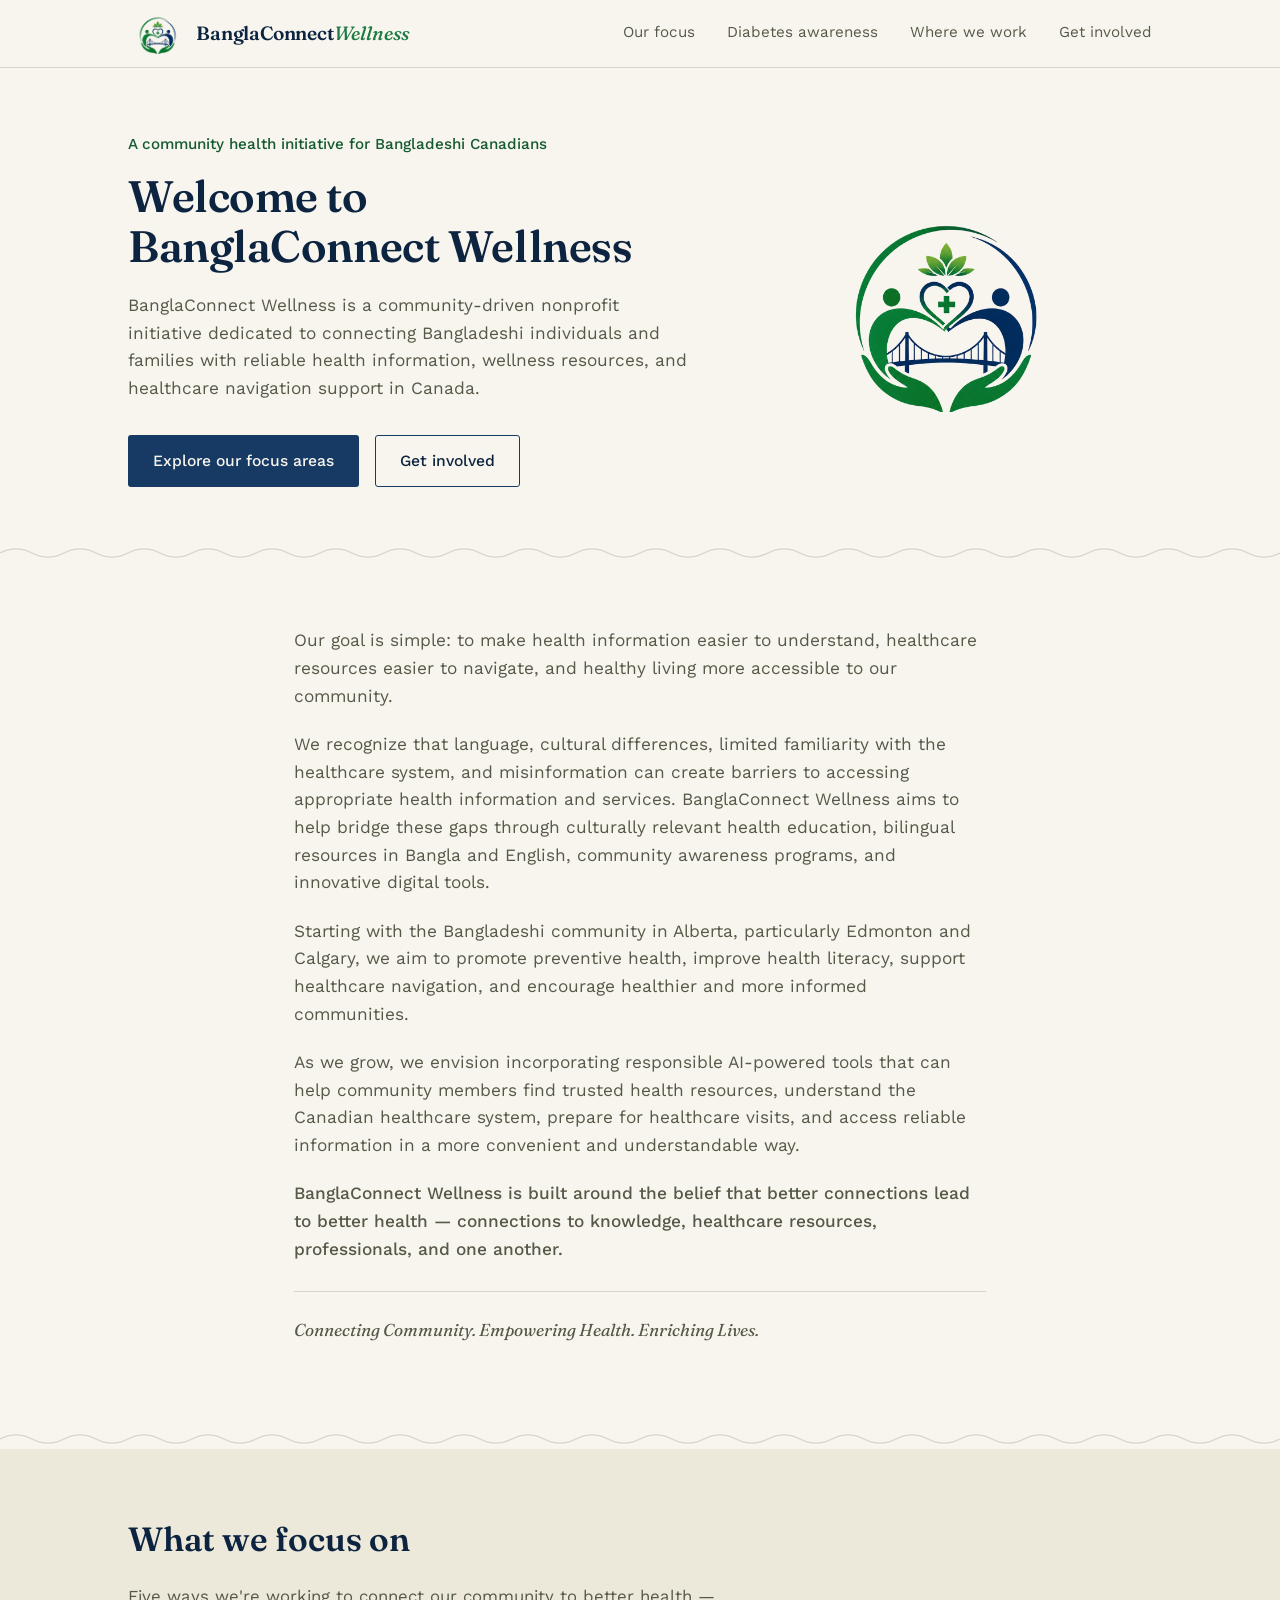
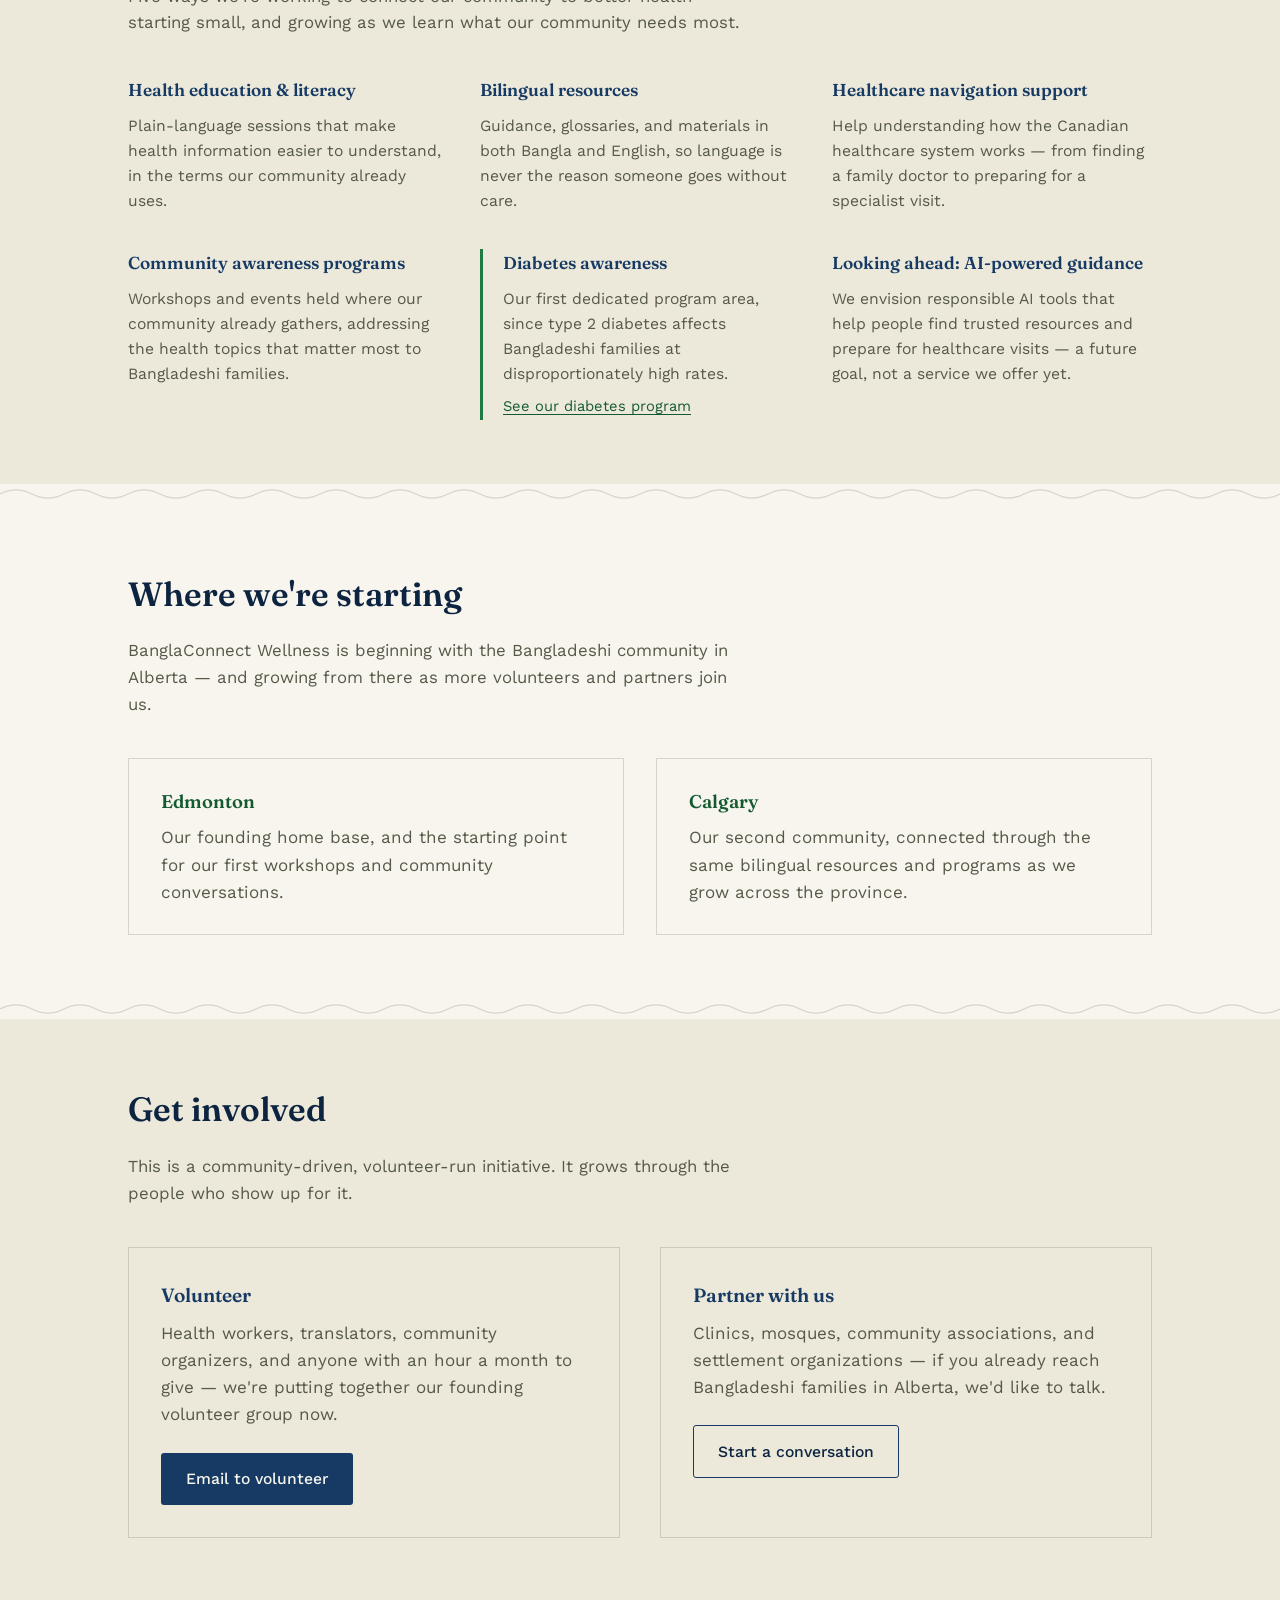
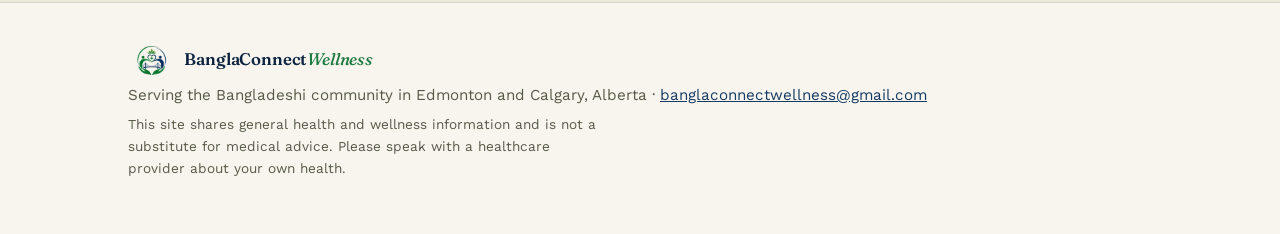
==== commit decb34d0: "Update index.html" ====
--- a/index.html
+++ b/index.html
@@ -177,13 +177,13 @@
           <h3>Volunteer</h3>
           <p>Health workers, translators, community organizers, and anyone with an hour a
           month to give — we're putting together our founding volunteer group now.</p>
-          <a href="mailto:hello@banglaconnectwellness.org" class="btn btn-primary">Email to volunteer</a>
+          <a href="mailto:banglaconnectwellness@gmail.com" class="btn btn-primary">Email to volunteer</a>
         </div>
         <div class="involve-block">
           <h3>Partner with us</h3>
           <p>Clinics, mosques, community associations, and settlement organizations — if you
           already reach Bangladeshi families in Alberta, we'd like to talk.</p>
-          <a href="mailto:hello@banglaconnectwellness.org" class="btn btn-ghost">Start a conversation</a>
+          <a href="mailto:banglaconnectwellness@gmail.com" class="btn btn-ghost">Start a conversation</a>
         </div>
       </div>
     </div>
@@ -197,7 +197,7 @@
       <img src="assets/logo-mark.png" alt="" class="footer-mark">
       <p class="wordmark small">BanglaConnect<span>Wellness</span></p>
     </div>
-    <p class="footer-meta">Serving the Bangladeshi community in Edmonton and Calgary, Alberta · <a href="mailto:hello@banglaconnectwellness.org">hello@banglaconnectwellness.org</a></p>
+    <p class="footer-meta">Serving the Bangladeshi community in Edmonton and Calgary, Alberta · <a href="mailto:banglaconnectwellness@gmail.com">banglaconnectwellness@gmail.com</a></p>
     <p class="footer-note">This site shares general health and wellness information and is not a substitute for medical advice. Please speak with a healthcare provider about your own health.</p>
   </div>
 </footer>
--- a/styles.css
+++ b/styles.css
@@ -2,15 +2,17 @@
    BanglaConnect Wellness — design tokens
    =========================================================== */
 :root {
-  --paper: #F6F0E2;
-  --paper-alt: #EDE3CC;
-  --forest: #0B4F3C;
-  --forest-deep: #073327;
-  --terracotta: #B23A2E;
+  --paper: #F7F5EE;
+  --paper-alt: #ECE8DA;
+  --green: #1E7A42;
+  --green-deep: #145A30;
+  --green-light: #4FA968;
+  --navy: #163A63;
+  --navy-deep: #0D2440;
   --gold: #B8862E;
-  --ink: #2B2620;
-  --ink-soft: #55503F;
-  --line: rgba(43, 38, 32, 0.16);
+  --ink: #24281F;
+  --ink-soft: #565947;
+  --line: rgba(22, 30, 20, 0.15);
 
   --font-display: "Fraunces", Georgia, serif;
   --font-body: "Work Sans", -apple-system, BlinkMacSystemFont, sans-serif;
@@ -44,7 +46,7 @@
 
 .skip-link {
   position: absolute; left: -999px; top: 0;
-  background: var(--forest); color: var(--paper);
+  background: var(--navy-deep); color: var(--paper);
   padding: 0.75rem 1.25rem; z-index: 100;
 }
 .skip-link:focus { left: 1rem; top: 1rem; }
@@ -58,7 +60,7 @@
   padding: 0 1.75rem;
 }
 
-h1, h2, h3 { font-family: var(--font-display); font-weight: 600; margin: 0; color: var(--forest-deep); }
+h1, h2, h3 { font-family: var(--font-display); font-weight: 600; margin: 0; color: var(--navy-deep); }
 
 /* ===========================================================
    Header
@@ -70,18 +72,19 @@
 }
 .header-inner {
   display: flex; align-items: center; justify-content: space-between;
-  padding-top: 1.1rem; padding-bottom: 1.1rem;
-}
+  padding-top: 0.85rem; padding-bottom: 0.85rem;
+}
+.brand { display: flex; align-items: center; gap: 0.6rem; text-decoration: none; }
+.brand-mark { height: 40px; width: auto; display: block; }
 .wordmark {
   font-family: var(--font-display);
   font-weight: 600;
-  font-size: 1.25rem;
-  text-decoration: none;
-  color: var(--forest-deep);
+  font-size: 1.2rem;
+  color: var(--navy-deep);
   letter-spacing: -0.01em;
 }
-.wordmark span { color: var(--terracotta); font-style: italic; font-weight: 500; }
-.wordmark.small { font-size: 1.1rem; }
+.wordmark span { color: var(--green); font-style: italic; font-weight: 500; }
+.wordmark.small { font-size: 1.05rem; margin: 0; }
 
 .site-nav { display: flex; gap: 2rem; }
 .site-nav a {
@@ -92,7 +95,7 @@
   padding-bottom: 2px;
   transition: border-color 0.15s ease, color 0.15s ease;
 }
-.site-nav a:hover { color: var(--forest); border-color: var(--gold); }
+.site-nav a:hover, .site-nav a[aria-current="page"] { color: var(--navy); border-color: var(--gold); }
 
 .nav-toggle {
   display: none;
@@ -103,12 +106,13 @@
   cursor: pointer;
   padding: 0.5rem;
 }
-.nav-toggle span { width: 22px; height: 2px; background: var(--forest-deep); display: block; }
+.nav-toggle span { width: 22px; height: 2px; background: var(--navy-deep); display: block; }
 
 /* ===========================================================
    Hero
    =========================================================== */
-.hero { padding: 4.5rem 0 3.5rem; }
+.hero { padding: 4rem 0 3.5rem; }
+.hero-compact { padding: 3rem 0 3rem; }
 .hero-inner {
   display: grid;
   grid-template-columns: 1.15fr 0.85fr;
@@ -118,16 +122,16 @@
 .kicker {
   font-family: var(--font-body);
   font-size: 0.95rem;
-  color: var(--terracotta);
+  color: var(--green-deep);
   margin: 0 0 0.9rem;
   font-weight: 500;
 }
 .hero h1 {
-  font-size: clamp(2rem, 4vw, 2.85rem);
+  font-size: clamp(1.9rem, 3.6vw, 2.75rem);
   line-height: 1.15;
   letter-spacing: -0.01em;
   margin-bottom: 1.25rem;
-  max-width: 16ch;
+  max-width: 18ch;
 }
 .hero-lede {
   font-size: 1.08rem;
@@ -145,31 +149,15 @@
   font-weight: 500;
   font-size: 0.98rem;
   border: 1.5px solid transparent;
-  transition: transform 0.12s ease, background 0.15s ease, border-color 0.15s ease;
-}
-.btn-primary { background: var(--forest); color: var(--paper); }
-.btn-primary:hover { background: var(--forest-deep); transform: translateY(-1px); }
-.btn-ghost { border-color: var(--forest); color: var(--forest-deep); }
-.btn-ghost:hover { border-color: var(--terracotta); color: var(--terracotta); }
+  transition: transform 0.12s ease, background 0.15s ease, border-color 0.15s ease, color 0.15s ease;
+}
+.btn-primary { background: var(--navy); color: var(--paper); }
+.btn-primary:hover { background: var(--navy-deep); transform: translateY(-1px); }
+.btn-ghost { border-color: var(--navy); color: var(--navy-deep); }
+.btn-ghost:hover { border-color: var(--green); color: var(--green-deep); }
 
 .hero-art { display: flex; justify-content: center; }
-.stitch-art { width: 100%; max-width: 340px; height: auto; }
-.ring { fill: none; stroke: var(--line); stroke-width: 1; }
-.stitch-path {
-  fill: none;
-  stroke: var(--gold);
-  stroke-width: 2;
-  stroke-dasharray: 6 6;
-  stroke-linecap: round;
-  stroke-dashoffset: 300;
-  animation: draw-stitch 1.8s ease forwards;
-}
-.stitch-2 { animation-delay: 0.15s; }
-.stitch-3 { animation-delay: 0.3s; }
-@keyframes draw-stitch { to { stroke-dashoffset: 0; } }
-.motif path { fill: var(--forest); opacity: 0.9; }
-.motif path + path { fill: var(--terracotta); }
-.seed-dots circle { fill: var(--terracotta); }
+.hero-logo { width: 100%; max-width: 300px; height: auto; }
 
 /* ===========================================================
    Dividers
@@ -191,6 +179,45 @@
   margin: 0 0 2.5rem;
 }
 
+/* Mission / welcome text block */
+.mission-wrap { max-width: 68ch; }
+.mission-wrap p {
+  font-size: 1.08rem;
+  color: var(--ink-soft);
+  margin: 0 0 1.3rem;
+}
+.mission-close { color: var(--ink); font-weight: 500; }
+.tagline {
+  font-family: var(--font-display);
+  font-style: italic;
+  font-size: 1.25rem;
+  color: var(--green-deep);
+  margin-top: 1.75rem !important;
+  border-top: 1px solid var(--line);
+  padding-top: 1.5rem;
+}
+
+/* Focus grid */
+.focus-grid {
+  display: grid;
+  grid-template-columns: repeat(3, 1fr);
+  gap: 2.25rem 2rem;
+}
+.focus-item h3 { font-size: 1.08rem; margin-bottom: 0.55rem; color: var(--navy); }
+.focus-item p { color: var(--ink-soft); margin: 0; font-size: 0.98rem; }
+.focus-item-feature {
+  border-left: 3px solid var(--green);
+  padding-left: 1.25rem;
+}
+.focus-link {
+  display: inline-block;
+  margin-top: 0.6rem;
+  font-size: 0.92rem;
+  color: var(--green-deep);
+  text-decoration: underline;
+  text-underline-offset: 3px;
+}
+
 .fact-row {
   display: grid;
   grid-template-columns: repeat(3, 1fr);
@@ -201,7 +228,7 @@
   border-left: 1px solid var(--line);
 }
 .fact:first-child { border-left: none; padding-left: 0; }
-.fact h3 { font-size: 1.1rem; margin-bottom: 0.6rem; color: var(--forest); }
+.fact h3 { font-size: 1.1rem; margin-bottom: 0.6rem; color: var(--navy); }
 .fact p { color: var(--ink-soft); margin: 0; font-size: 0.98rem; }
 
 .program-list {
@@ -216,7 +243,6 @@
   gap: 1.5rem;
   max-width: 66ch;
 }
-.program-list:nth-child(odd) { margin-left: 0; }
 .program-list li:nth-child(2) { margin-left: 2rem; }
 .program-list li:nth-child(4) { margin-left: 2rem; }
 .program-num {
@@ -225,14 +251,27 @@
   color: var(--gold);
   line-height: 1;
 }
-.program-list h3 { font-size: 1.15rem; margin-bottom: 0.4rem; color: var(--forest); }
+.program-list h3 { font-size: 1.15rem; margin-bottom: 0.4rem; color: var(--navy); }
 .program-list p { margin: 0; color: var(--ink-soft); }
+
+/* Where we work */
+.city-row {
+  display: grid;
+  grid-template-columns: repeat(2, 1fr);
+  gap: 2rem;
+}
+.city-block {
+  border: 1px solid var(--line);
+  padding: 1.75rem 2rem;
+}
+.city-block h3 { font-size: 1.15rem; margin-bottom: 0.5rem; color: var(--green-deep); }
+.city-block p { margin: 0; color: var(--ink-soft); }
 
 .founder-wrap { display: flex; justify-content: center; }
 .founder-quote {
   margin: 0;
   max-width: 56ch;
-  border-left: 3px solid var(--terracotta);
+  border-left: 3px solid var(--green);
   padding-left: 1.75rem;
 }
 .founder-quote p {
@@ -240,7 +279,7 @@
   font-style: italic;
   font-size: 1.35rem;
   line-height: 1.5;
-  color: var(--forest-deep);
+  color: var(--navy-deep);
   margin: 0 0 1rem;
 }
 .founder-quote footer {
@@ -259,7 +298,7 @@
   border: 1px solid var(--line);
   padding: 2rem;
 }
-.involve-block h3 { font-size: 1.2rem; margin-bottom: 0.6rem; color: var(--forest); }
+.involve-block h3 { font-size: 1.2rem; margin-bottom: 0.6rem; color: var(--navy); }
 .involve-block p { color: var(--ink-soft); margin: 0 0 1.5rem; }
 
 /* ===========================================================
@@ -269,9 +308,11 @@
   border-top: 1px solid var(--line);
   padding: 2.5rem 0 3rem;
 }
+.footer-brand { display: flex; align-items: center; gap: 0.6rem; margin-bottom: 0.5rem; }
+.footer-mark { height: 32px; width: auto; }
 .footer-inner p { margin: 0.4rem 0; }
 .footer-meta { color: var(--ink-soft); font-size: 0.95rem; }
-.footer-meta a { color: var(--forest); text-decoration: underline; }
+.footer-meta a { color: var(--navy); text-decoration: underline; }
 .footer-note { color: var(--ink-soft); font-size: 0.85rem; max-width: 60ch; }
 
 /* ===========================================================
@@ -279,16 +320,18 @@
    =========================================================== */
 @media (max-width: 860px) {
   .hero-inner { grid-template-columns: 1fr; }
-  .hero-art { order: -1; max-width: 220px; margin: 0 auto; }
+  .hero-art { order: -1; max-width: 200px; margin: 0 auto; }
+  .focus-grid { grid-template-columns: repeat(2, 1fr); }
   .fact-row { grid-template-columns: 1fr; gap: 2rem; }
   .fact { border-left: none; padding-left: 0; border-top: 1px solid var(--line); padding-top: 1.5rem; }
   .fact:first-child { border-top: none; padding-top: 0; }
   .program-list li { grid-template-columns: 2.25rem 1fr; }
   .program-list li:nth-child(2), .program-list li:nth-child(4) { margin-left: 0; }
-  .involve-row { grid-template-columns: 1fr; gap: 1.5rem; }
+  .involve-row, .city-row { grid-template-columns: 1fr; gap: 1.5rem; }
 }
 
 @media (max-width: 700px) {
+  .focus-grid { grid-template-columns: 1fr; }
   .nav-toggle { display: flex; }
   .site-nav {
     display: none;
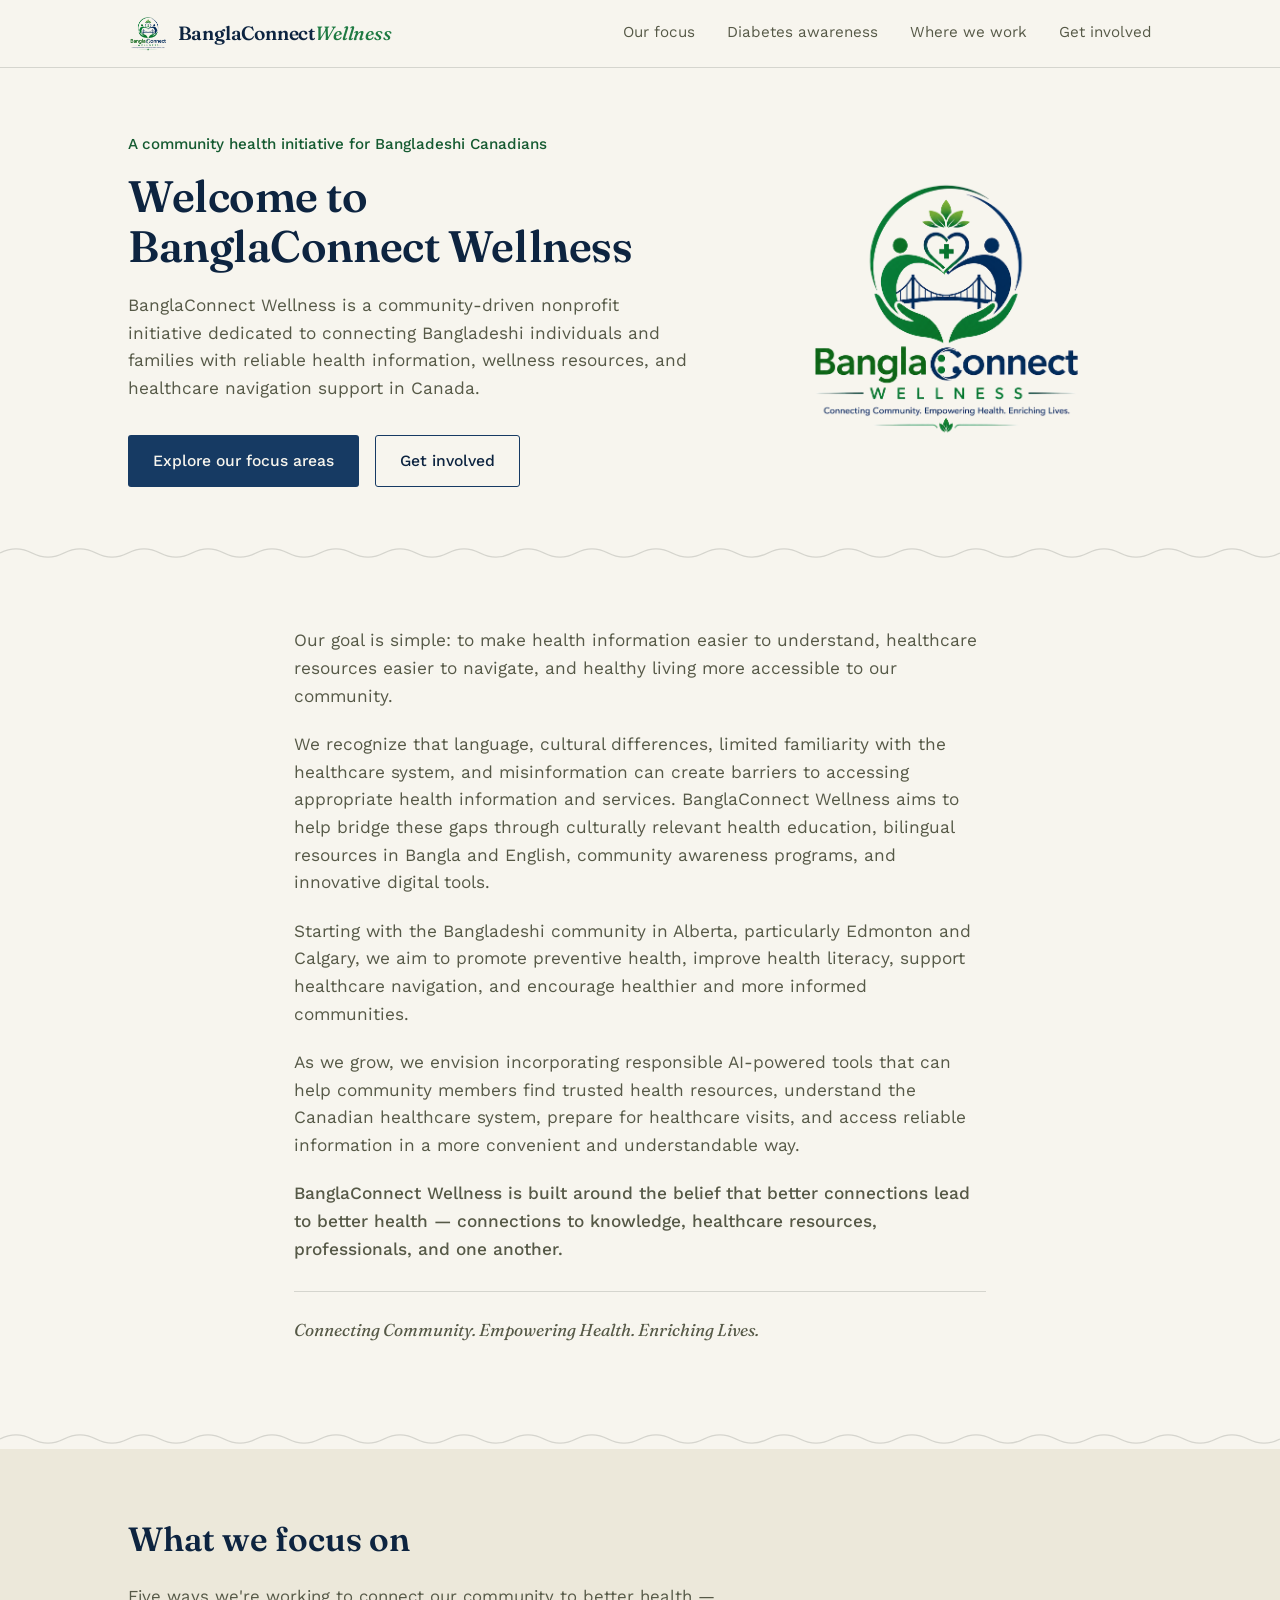
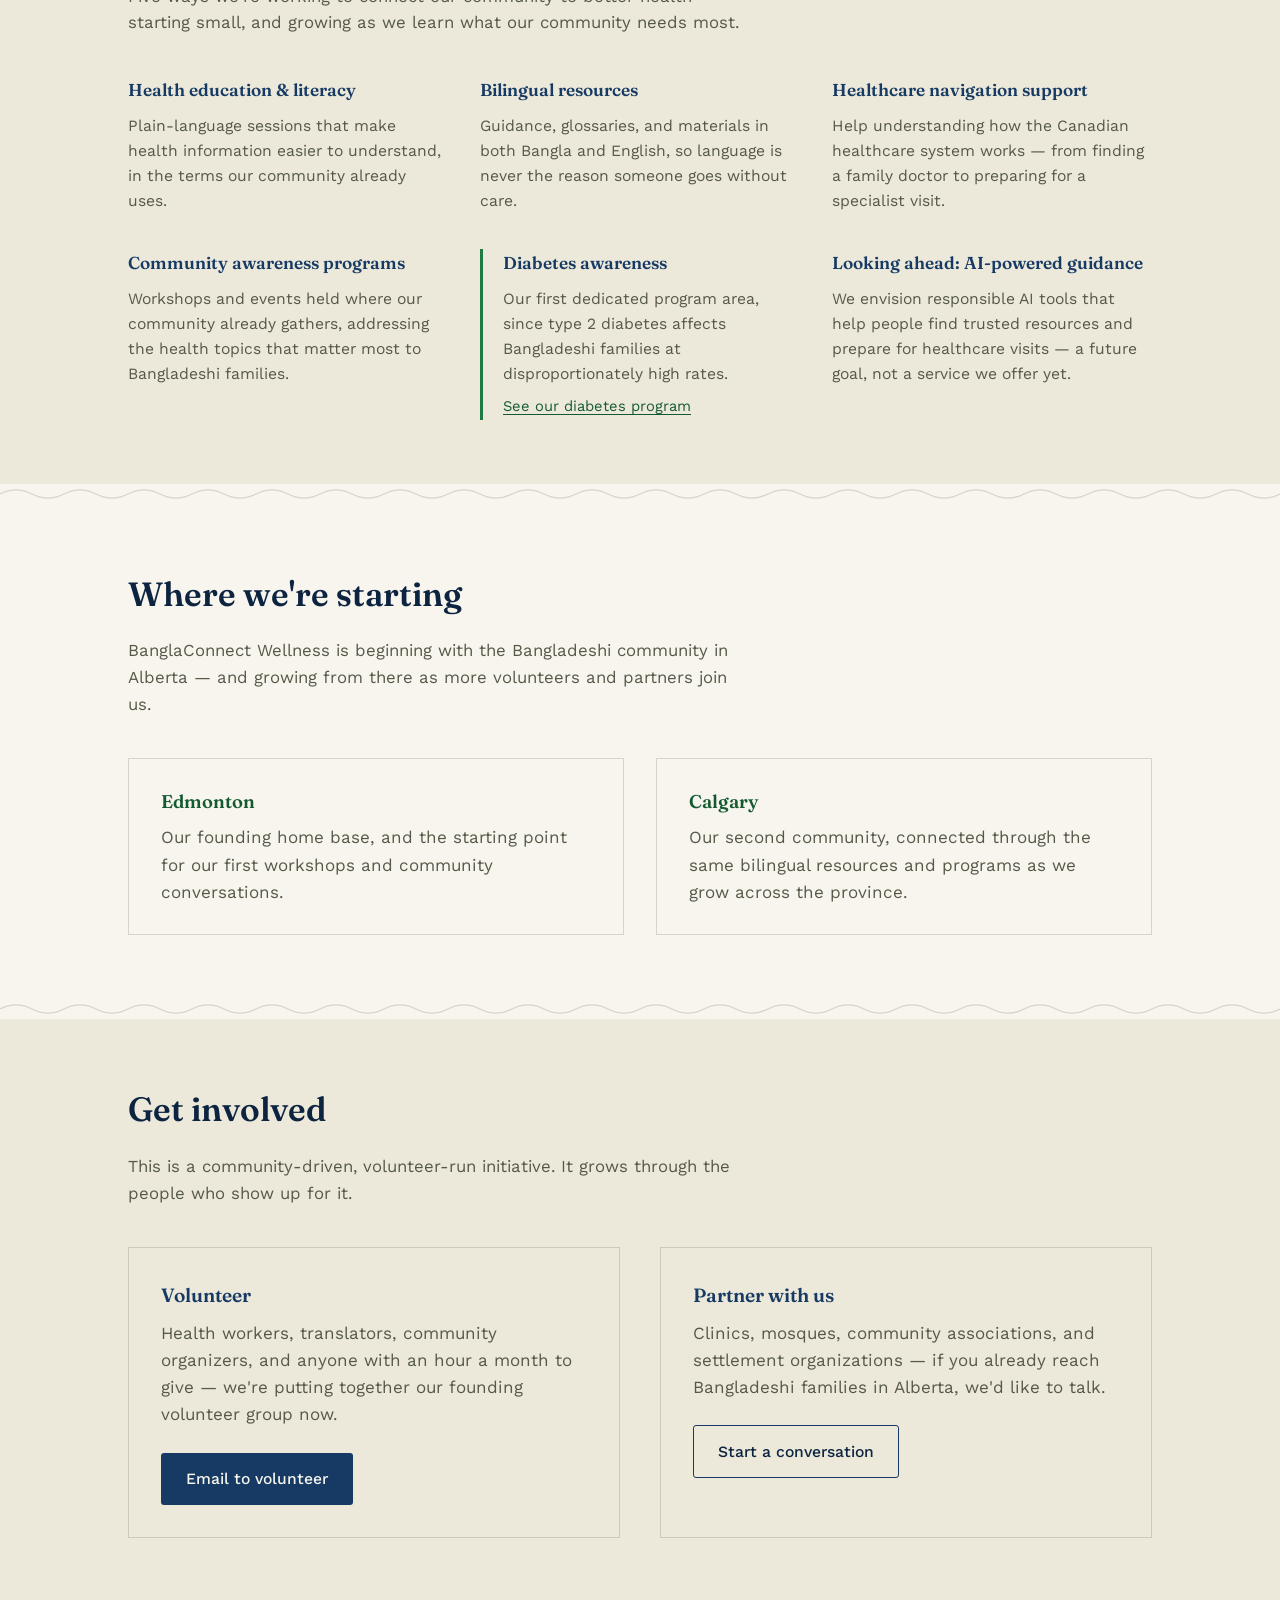
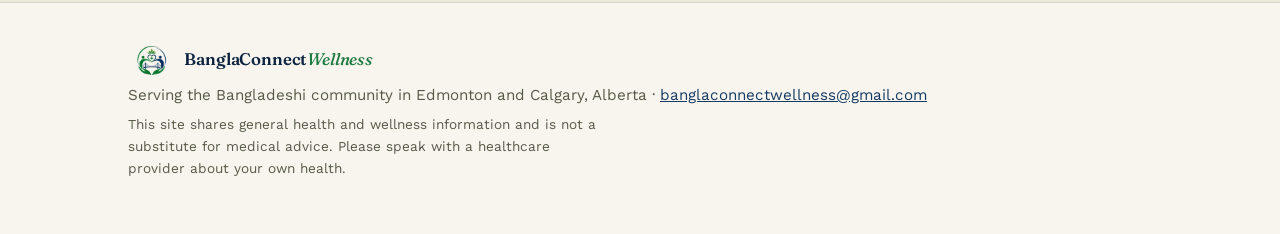
==== commit 15fcbadb: "Update index.html" ====
--- a/index.html
+++ b/index.html
@@ -20,7 +20,7 @@
 <header class="site-header">
   <div class="wrap header-inner">
     <a href="index.html" class="brand">
-      <img src="assets/logo-mark.png" alt="" class="brand-mark">
+      <img src="assets/logo-full.png" alt="" class="brand-mark">
       <span class="wordmark">BanglaConnect<span>Wellness</span></span>
     </a>
     <button class="nav-toggle" id="navToggle" aria-expanded="false" aria-controls="siteNav">
@@ -54,7 +54,7 @@
         </div>
       </div>
       <div class="hero-art">
-        <img src="assets/logo-mark.png" alt="BanglaConnect Wellness emblem — two people, a heart with a medical cross, and hands holding up a bridge" class="hero-logo">
+        <img src="assets/logo-full.png" alt="BanglaConnect Wellness emblem — two people, a heart with a medical cross, and hands holding up a bridge" class="hero-logo">
       </div>
     </div>
   </section>
